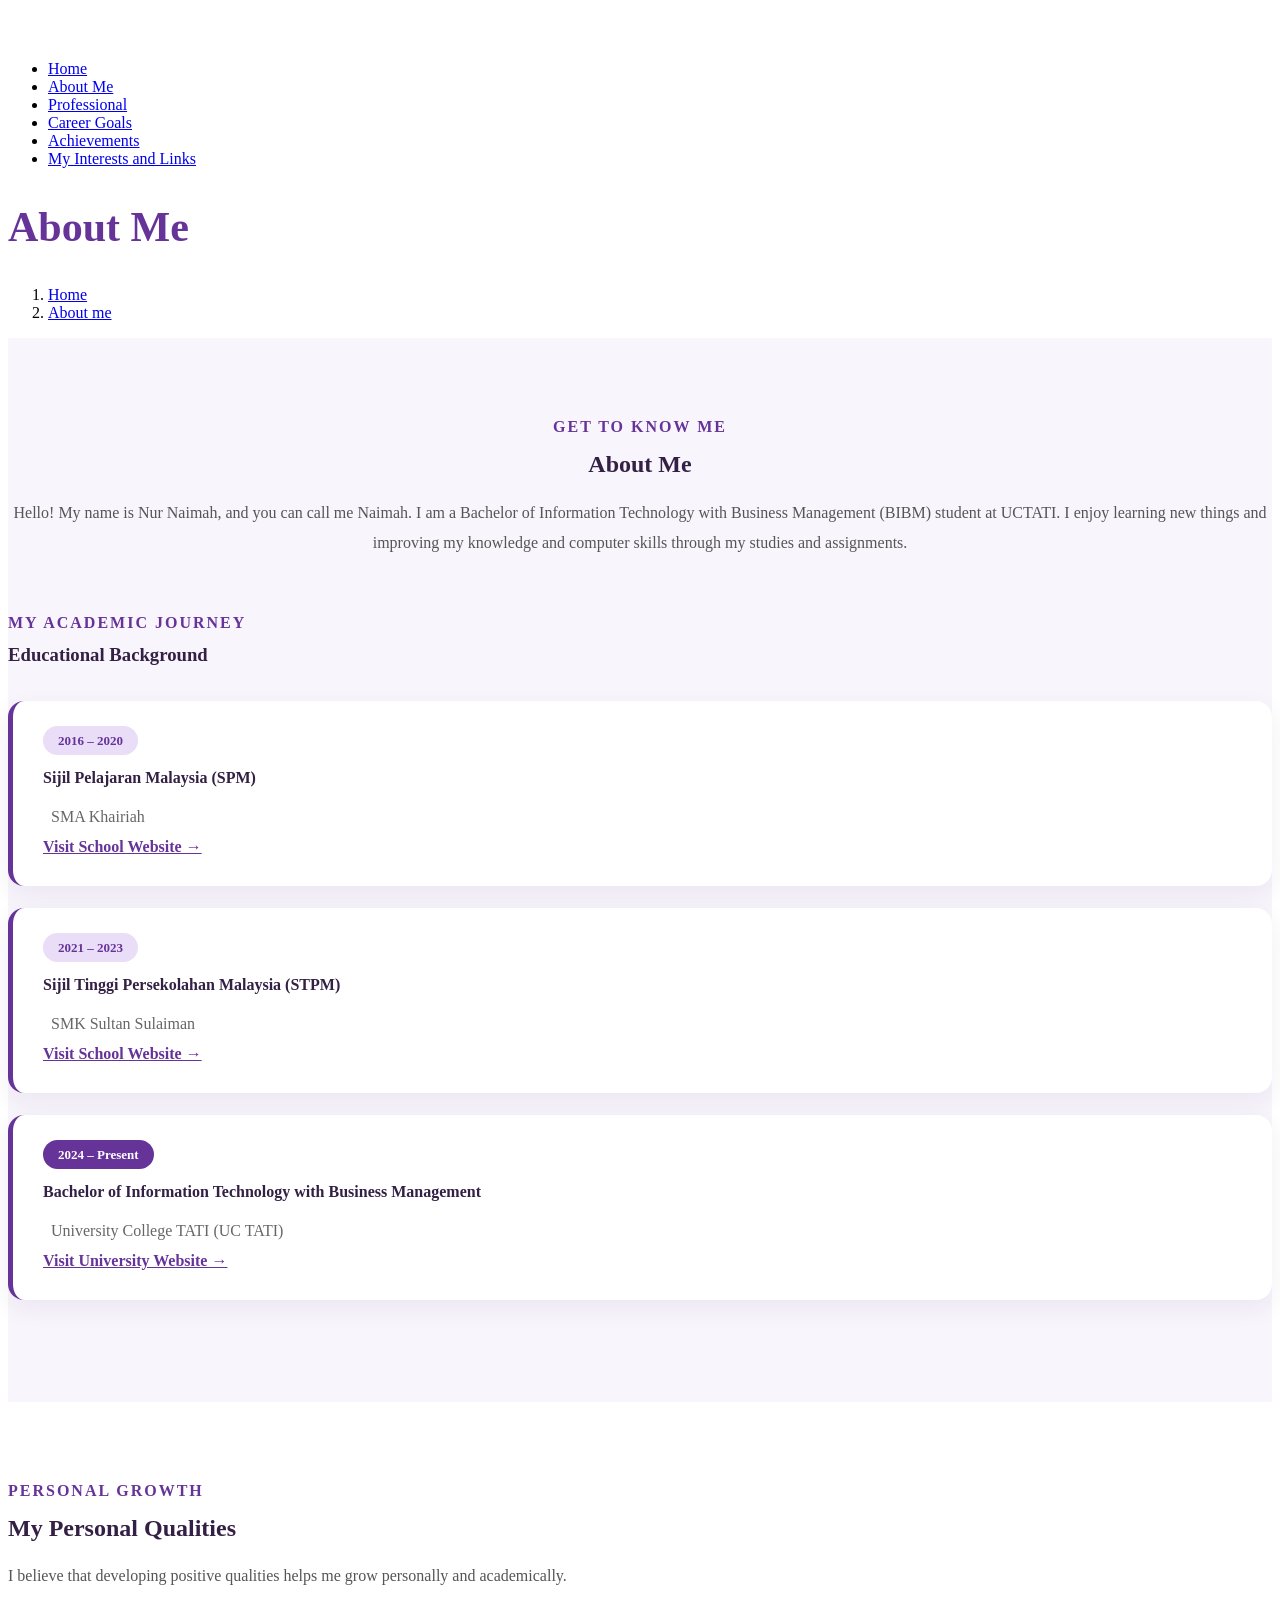
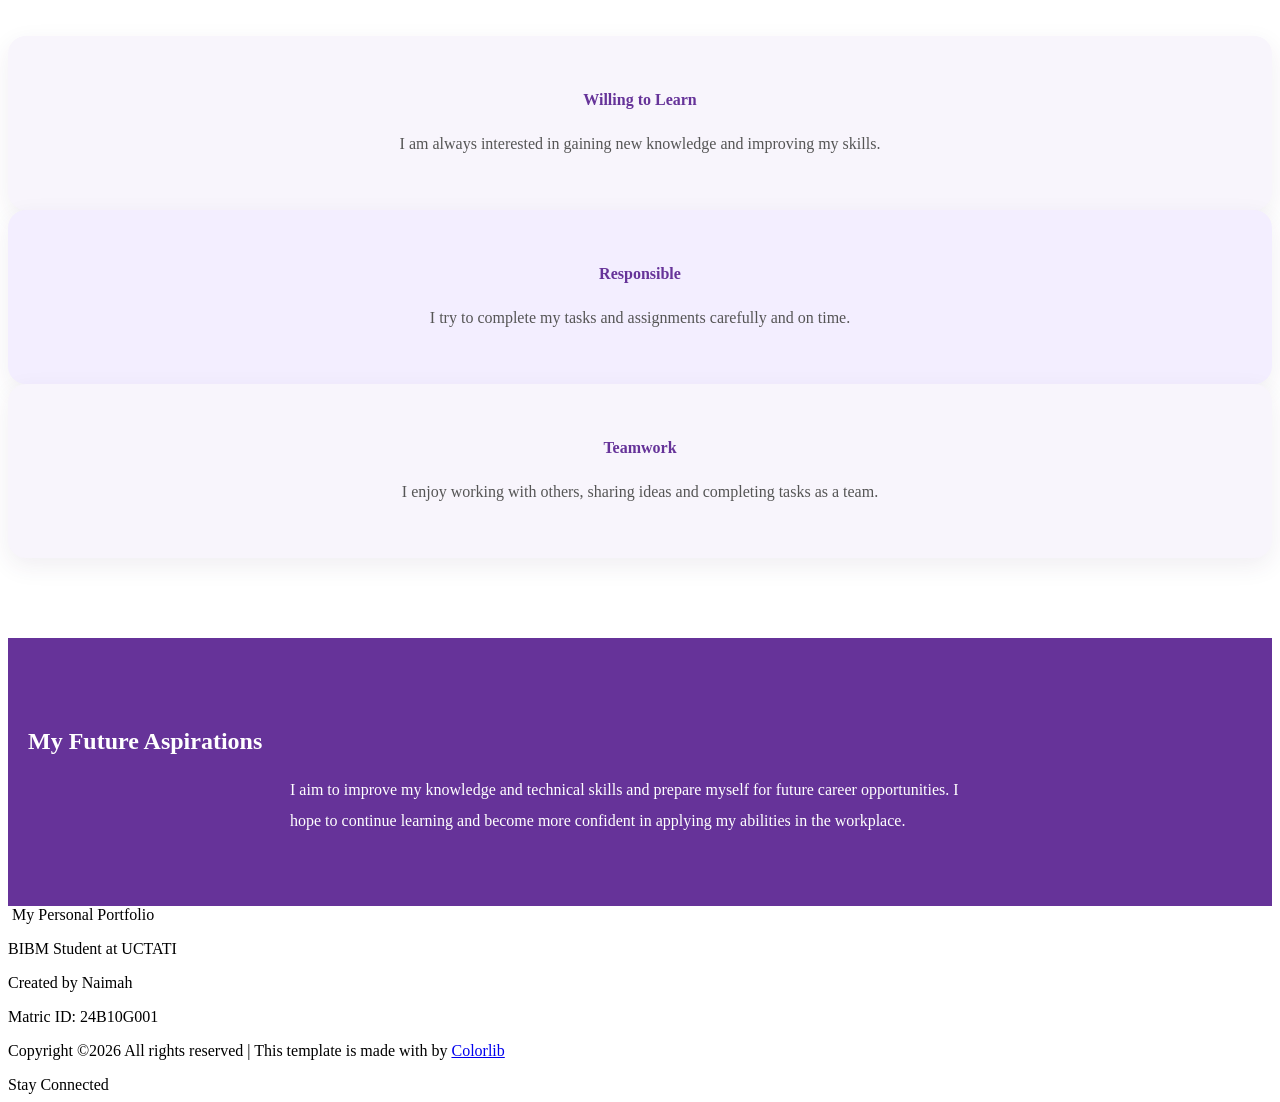
==== about.html @ e629a4f5 "Add files via upload" ====
<!doctype html>
<html class="no-js" lang="zxx">
    <head>
        <meta charset="utf-8">
        <meta http-equiv="x-ua-compatible" content="ie=edge">
        <title>About Me - My Personal Portfolio</title>
        <meta name="description" content="">
        <meta name="viewport" content="width=device-width, initial-scale=1">
        <link rel="manifest" href="site.webmanifest">
		<link rel="shortcut icon" type="image/x-icon" href="assets/img/favicon.ico">

		<!-- CSS here -->
            <link rel="stylesheet" href="assets/css/bootstrap.min.css">
            <link rel="stylesheet" href="assets/css/owl.carousel.min.css">
            <link rel="stylesheet" href="assets/css/slicknav.css">
            <link rel="stylesheet" href="assets/css/flaticon.css">
            <link rel="stylesheet" href="assets/css/animate.min.css">
            <link rel="stylesheet" href="assets/css/magnific-popup.css">
            <link rel="stylesheet" href="assets/css/fontawesome-all.min.css">
            <link rel="stylesheet" href="assets/css/themify-icons.css">
            <link rel="stylesheet" href="assets/css/slick.css">
            <link rel="stylesheet" href="assets/css/nice-select.css">
            <link rel="stylesheet" href="assets/css/style.css">
   </head>

   <body>
    <!-- Preloader Start -->
    <div id="preloader-active">
        <div class="preloader d-flex align-items-center justify-content-center">
            <div class="preloader-inner position-relative">
                <div class="preloader-circle"></div>
                <div class="preloader-img pere-text">
                    <img src="assets/img/logo/loder.jpg" alt="">
                </div>
            </div>
        </div>
    </div>
    <!-- Preloader Start -->
    <header>
        <!-- Header Start -->
        <div class="header-area">
                <div class="main-header  header-sticky">
                    <div class="container-fluid">
                        <div class="row align-items-center">
                            <!-- Logo -->
                            <div class="col-xl-2 col-lg-2 col-md-1">
                                <div class="logo">
                                    <a href="index.html"><img src="assets/img/logo/logo.png" alt=""></a>
                                </div>
                            </div>
                            <div class="col-xl-10 col-lg-10 col-md-10">
                                <div class="menu-main d-flex align-items-center justify-content-end">
                                    <!-- Main-menu -->
                                    <div class="main-menu f-right d-none d-lg-block">
                                        <nav>
<ul id="navigation">
<li><a href="index.html">Home</a></li>
<li><a href="about.html">About Me</a></li>
<li><a href="services.html">Professional</a></li>
<li><a href="contact.html">Career Goals</a></li>
<li><a href="blog.html">Achievements</a></li>
<li><a href="elements.html">My Interests and Links</a></li>
</ul>
</nav>
                                    </div>
                                </div>
                            </div>   
                            <!-- Mobile Menu -->
                            <div class="col-12">
                                <div class="mobile_menu d-block d-lg-none"></div>
                            </div>
                        </div>
                    </div>
                </div>
        </div>
        <!-- Header End -->
    </header>
    <main>

        <!-- Hero Start -->
        <div class="slider-area ">
            <div class="slider-height2 d-flex align-items-center">
                <div class="container">
                    <div class="row">
                        <div class="col-xl-12">
                            <div class="hero-cap">
                               <h2 style="color:#663399; font-size:42px; font-weight:700;">
    About Me
</h2>
                                <nav aria-label="breadcrumb ">
                                    <ol class="breadcrumb">
                                    <li class="breadcrumb-item"><a href="index.html">Home</a></li>
                                    <li class="breadcrumb-item"><a href="#">About me</a></li> 
                                    </ol>
                                </nav>
                            </div>
                        </div>
                    </div>
                </div>
            </div>
        </div>
        <!-- Hero End -->
        
<!-- Modern About Me Section Start -->
<section style="background:#F8F5FC; padding:80px 0;">
    <div class="container">
        <div class="row justify-content-center">
            <div class="col-lg-9">

                <div style="text-align:center; margin-bottom:55px;">
                    <span style="color:#663399; font-weight:bold;
                                 letter-spacing:2px;">
                        GET TO KNOW ME
                    </span>

                    <h2 style="color:#332044; font-weight:700;
                               margin:15px 0 20px;">
                        About Me
                    </h2>

                    <p style="color:#555; line-height:1.9;
                              font-size:16px;">
                        Hello! My name is Nur Naimah, and you can call me
                        Naimah. I am a Bachelor of Information Technology
                        with Business Management (BIBM) student at UCTATI.
                        I enjoy learning new things and improving my
                        knowledge and computer skills through my studies
                        and assignments.
                    </p>
                </div>

                <div style="margin-bottom:35px;">
                    <span style="color:#663399; font-weight:bold;
                                 letter-spacing:2px;">
                        MY ACADEMIC JOURNEY
                    </span>

                    <h3 style="color:#332044; font-weight:700;
                               margin-top:12px;">
                        Educational Background
                    </h3>
                </div>

                <!-- Education 1 -->
                <div style="background:#FFFFFF; border-radius:16px;
                            padding:30px; margin-bottom:22px;
                            border-left:5px solid #663399;
                            box-shadow:0 8px 25px rgba(65,35,90,0.07);">

                    <span style="background:#E9DDF7; color:#663399;
                                 padding:7px 15px; border-radius:20px;
                                 font-size:13px; font-weight:bold;">
                        2016 – 2020
                    </span>

                    <h4 style="color:#332044; margin-top:20px;">
                        Sijil Pelajaran Malaysia (SPM)
                    </h4>

                    <p style="color:#666; margin:12px 0;">
                        <i class="fas fa-graduation-cap"
                           style="color:#663399;"></i>
                        &nbsp; SMA Khairiah
                    </p>

                    <a href="https://sites.google.com/moe-dl.edu.my/khairiah"
                       target="_blank"
                       style="color:#663399; font-weight:bold;">
                        Visit School Website →
                    </a>
                </div>

                <!-- Education 2 -->
                <div style="background:#FFFFFF; border-radius:16px;
                            padding:30px; margin-bottom:22px;
                            border-left:5px solid #663399;
                            box-shadow:0 8px 25px rgba(65,35,90,0.07);">

                    <span style="background:#E9DDF7; color:#663399;
                                 padding:7px 15px; border-radius:20px;
                                 font-size:13px; font-weight:bold;">
                        2021 – 2023
                    </span>

                    <h4 style="color:#332044; margin-top:20px;">
                        Sijil Tinggi Persekolahan Malaysia (STPM)
                    </h4>

                    <p style="color:#666; margin:12px 0;">
                        <i class="fas fa-graduation-cap"
                           style="color:#663399;"></i>
                        &nbsp; SMK Sultan Sulaiman
                    </p>

                    <a href="https://sulaimanian.wordpress.com/2009/08/28/laman-web-rasmi-smk-sultan-sulaiman/"
                       target="_blank"
                       style="color:#663399; font-weight:bold;">
                        Visit School Website →
                    </a>
                </div>

                <!-- Education 3 -->
                <div style="background:#FFFFFF; border-radius:16px;
                            padding:30px; margin-bottom:22px;
                            border-left:5px solid #663399;
                            box-shadow:0 8px 25px rgba(65,35,90,0.07);">

                    <span style="background:#663399; color:#FFFFFF;
                                 padding:7px 15px; border-radius:20px;
                                 font-size:13px; font-weight:bold;">
                        2024 – Present
                    </span>

                    <h4 style="color:#332044; margin-top:20px;">
                        Bachelor of Information Technology with Business Management
                    </h4>

                    <p style="color:#666; margin:12px 0;">
                        <i class="fas fa-university"
                           style="color:#663399;"></i>
                        &nbsp; University College TATI (UC TATI)
                    </p>

                    <a href="https://www.uctati.edu.my/"
                       target="_blank"
                       style="color:#663399; font-weight:bold;">
                        Visit University Website →
                    </a>
                </div>

            </div>
        </div>
    </div>
</section>
<!-- Modern About Me Section End -->

       
<!-- Modern Personal Qualities Section Start -->
<section style="background:#FFFFFF; padding:80px 0;">
    <div class="container">

        <div class="text-center" style="margin-bottom:45px;">
            <span style="color:#663399; font-weight:bold;
                         letter-spacing:2px;">
                PERSONAL GROWTH
            </span>

            <h2 style="color:#332044; font-weight:700;
                       margin-top:15px;">
                My Personal Qualities
            </h2>

            <p style="color:#555; line-height:1.8;">
                I believe that developing positive qualities helps me
                grow personally and academically.
            </p>
        </div>

        <div class="row justify-content-center">

            <!-- Willing to Learn -->
            <div class="col-lg-4 col-md-6 mb-4">
                <div style="background:#F8F5FC; padding:35px 20px;
                            border-radius:18px; text-align:center;
                            height:100%;
                            box-shadow:0 8px 25px rgba(65,35,90,0.08);">

                    <i class="fas fa-book"
                       style="font-size:40px; color:#663399;"></i>

                    <h4 style="color:#663399; margin-top:20px;">
                        Willing to Learn
                    </h4>

                    <p style="color:#555; line-height:1.8;">
                        I am always interested in gaining new knowledge
                        and improving my skills.
                    </p>
                </div>
            </div>

            <!-- Responsible -->
            <div class="col-lg-4 col-md-6 mb-4">
                <div style="background:#F3EEFF; padding:35px 20px;
                            border-radius:18px; text-align:center;
                            height:100%;
                            box-shadow:0 8px 25px rgba(65,35,90,0.08);">

                    <i class="fas fa-user"
                       style="font-size:40px; color:#663399;"></i>

                    <h4 style="color:#663399; margin-top:20px;">
                        Responsible
                    </h4>

                    <p style="color:#555; line-height:1.8;">
                        I try to complete my tasks and assignments
                        carefully and on time.
                    </p>
                </div>
            </div>

            <!-- Teamwork -->
            <div class="col-lg-4 col-md-6 mb-4">
                <div style="background:#F8F5FC; padding:35px 20px;
                            border-radius:18px; text-align:center;
                            height:100%;
                            box-shadow:0 8px 25px rgba(65,35,90,0.08);">

                    <i class="fas fa-users"
                       style="font-size:40px; color:#663399;"></i>

                    <h4 style="color:#663399; margin-top:20px;">
                        Teamwork
                    </h4>

                    <p style="color:#555; line-height:1.8;">
                        I enjoy working with others, sharing ideas
                        and completing tasks as a team.
                    </p>
                </div>
            </div>

        </div>
    </div>
</section>
<!-- Modern Personal Qualities Section End -->

<!-- Modern Future Aspirations Section Start -->
<section style="background:#663399; padding:70px 20px;">
    <div class="container text-center">

        <i class="fas fa-bullseye"
           style="font-size:45px; color:#FFFFFF;"></i>

        <h2 style="color:#FFFFFF; font-weight:700;
                   margin:20px 0;">
            My Future Aspirations
        </h2>

        <p style="color:#FFFFFF; line-height:1.9;
                  max-width:700px; margin:auto;">
            I aim to improve my knowledge and technical skills
            and prepare myself for future career opportunities.
            I hope to continue learning and become more confident
            in applying my abilities in the workplace.
        </p>

    </div>
</section>
<!-- Modern Future Aspirations Section End -->


    </main>
    <footer>
        <!-- Footer Start-->
        <div class="footer-area">
            <div class="container">
               <div class="footer-top footer-padding">
                   <div class="row justify-content-center">
                       <div class="col-lg-6">
                            <div class="footer-top-cap text-center">
    <img src="assets/img/logo/logo2_footer.png" alt="">
    <span>My Personal Portfolio</span>
    <p>BIBM Student at UCTATI</p>
    <p>Created by Naimah</p>
    <p>Matric ID: 24B10G001</p>
</div>
                       </div>
                   </div>
               </div>
                <div class="footer-bottom">
                    <div class="row d-flex justify-content-between align-items-center">
                        <div class="col-xl-9 col-lg-8">
                            <div class="footer-copy-right">
                               <p><!-- Link back to Colorlib can't be removed. Template is licensed under CC BY 3.0. -->
  Copyright &copy;<script>document.write(new Date().getFullYear());</script> All rights reserved | This template is made with <i class="fa fa-heart" aria-hidden="true"></i> by <a href="https://colorlib.com" target="_blank">Colorlib</a>
  <!-- Link back to Colorlib can't be removed. Template is licensed under CC BY 3.0. --></p>
                            </div>
                        </div>
                        <div class="col-xl-3 col-lg-4">
                            <!-- Footer Social -->
                            <div class="footer-social f-right">
                                <a>Stay Connected</a>
                                <a href="#"><i class="fab fa-twitter"></i></a>
                                <a href="#"><i class="fab fa-facebook-f"></i></a>
                                <a href="#"><i class="fas fa-globe"></i></a>
                                <a href="#"><i class="fab fa-instagram"></i></a>
                            </div>
                        </div>
                    </div>
               </div>
            </div>
        </div>
        <!-- Footer End-->
    </footer>
    <!-- Scroll Up -->
    <div id="back-top" >
        <a title="Go to Top" href="#"> <i class="fas fa-level-up-alt"></i></a>
    </div>


    <!-- JS here -->
		<!-- All JS Custom Plugins Link Here here -->
        <script src="./assets/js/vendor/modernizr-3.5.0.min.js"></script>
		<!-- Jquery, Popper, Bootstrap -->
		<script src="./assets/js/vendor/jquery-1.12.4.min.js"></script>
        <script src="./assets/js/popper.min.js"></script>
        <script src="./assets/js/bootstrap.min.js"></script>
	    <!-- Jquery Mobile Menu -->
        <script src="./assets/js/jquery.slicknav.min.js"></script>

		<!-- Jquery Slick , Owl-Carousel Plugins -->
        <script src="./assets/js/owl.carousel.min.js"></script>
        <script src="./assets/js/slick.min.js"></script>
		<!-- One Page, Animated-HeadLin -->
        <script src="./assets/js/wow.min.js"></script>
		<script src="./assets/js/animated.headline.js"></script>
        <script src="./assets/js/jquery.magnific-popup.js"></script>

		<!-- Nice-select, sticky -->
        <script src="./assets/js/jquery.nice-select.min.js"></script>
		<script src="./assets/js/jquery.sticky.js"></script>
        
        <!-- contact js -->
        <script src="./assets/js/contact.js"></script>
        <script src="./assets/js/jquery.form.js"></script>
        <script src="./assets/js/jquery.validate.min.js"></script>
        <script src="./assets/js/mail-script.js"></script>
        <script src="./assets/js/jquery.ajaxchimp.min.js"></script>
        
		<!-- Jquery Plugins, main Jquery -->	
        <script src="./assets/js/plugins.js"></script>
        <script src="./assets/js/main.js"></script>
        
    </body>
</html>
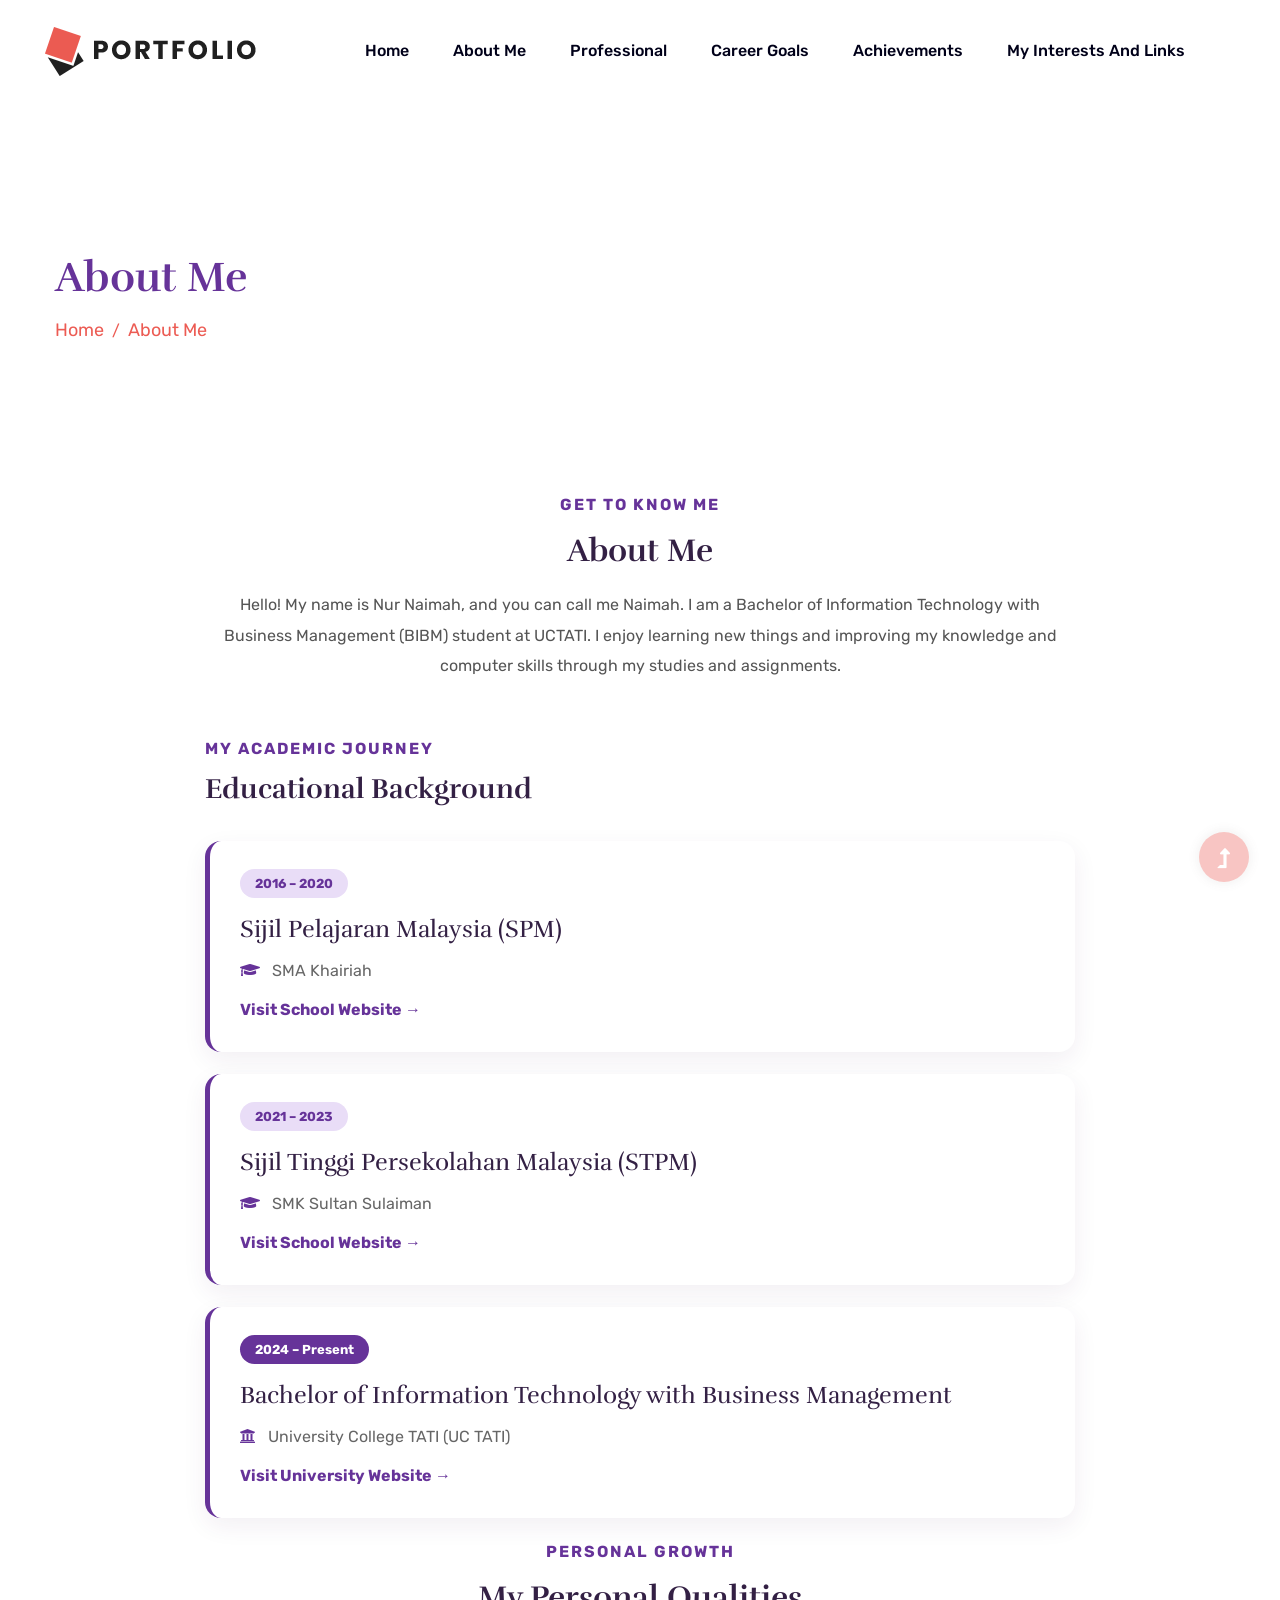
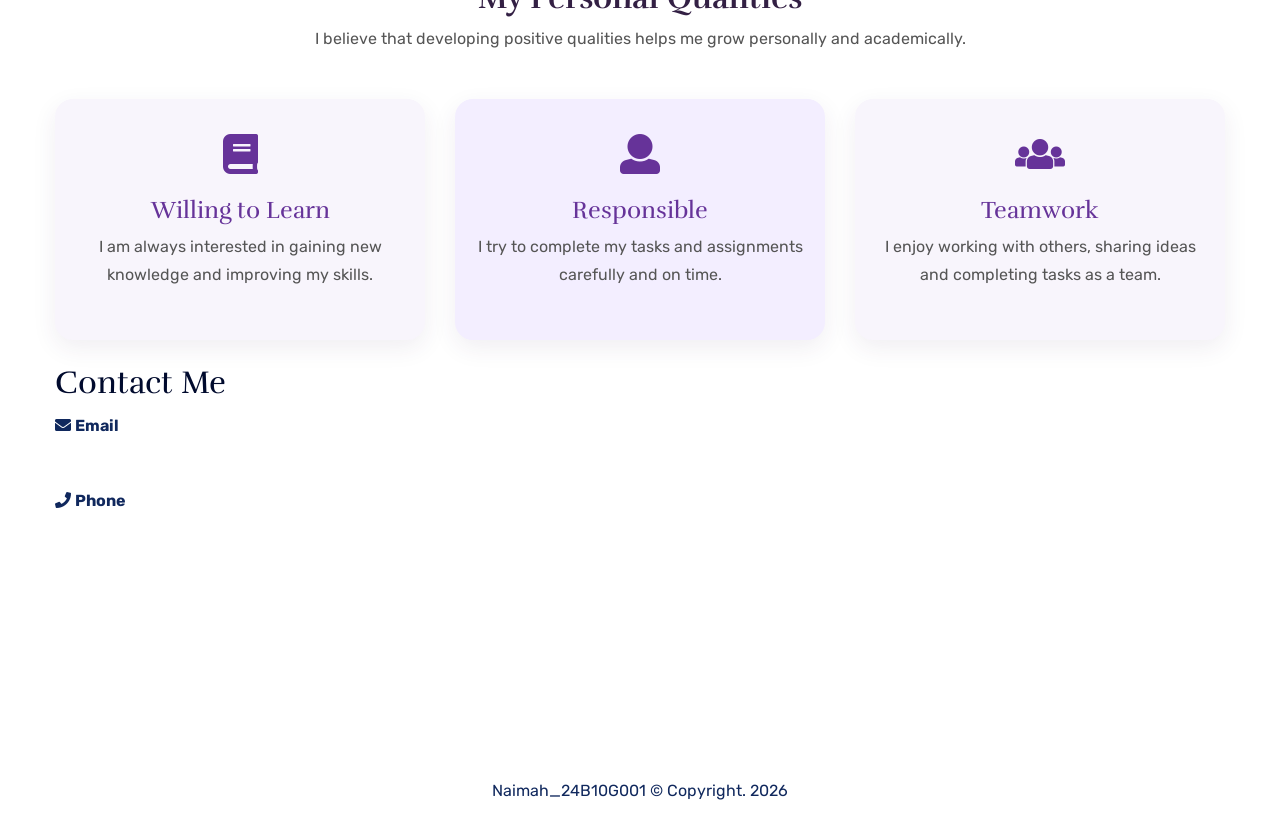
==== commit d2f205a5: "Add files via upload" ====
--- a/about.html
+++ b/about.html
@@ -30,8 +30,8 @@
             <div class="preloader-inner position-relative">
                 <div class="preloader-circle"></div>
                 <div class="preloader-img pere-text">
-                    <img src="assets/img/logo/loder.jpg" alt="">
-                </div>
+    <img src="assets/img/logo/loder.jpg" alt="">
+</div>
             </div>
         </div>
     </div>
@@ -102,7 +102,7 @@
         <!-- Hero End -->
         
 <!-- Modern About Me Section Start -->
-<section style="background:#F8F5FC; padding:80px 0;">
+<section class="about-intro-section">
     <div class="container">
         <div class="row justify-content-center">
             <div class="col-lg-9">
@@ -236,7 +236,7 @@
 
        
 <!-- Modern Personal Qualities Section Start -->
-<section style="background:#FFFFFF; padding:80px 0;">
+<section class="about-qualities-section">
     <div class="container">
 
         <div class="text-center" style="margin-bottom:45px;">
@@ -326,8 +326,33 @@
 </section>
 <!-- Modern Personal Qualities Section End -->
 
+<!-- Contact Me Card -->
+<section class="contact-card-section">
+    <div class="container">
+        <div class="contact-card">
+            <h2>Contact Me</h2>
+
+            <p>
+                <i class="fas fa-envelope"></i>
+                <strong>Email</strong><br>
+                <a href="mailto:nnnaiemh@gmail.com">
+                    nnnaiemh@gmail.com
+                </a>
+            </p>
+
+            <p>
+                <i class="fas fa-phone"></i>
+                <strong>Phone</strong><br>
+                <a href="tel:0112233445">
+                    0112233445
+                </a>
+            </p>
+        </div>
+    </div>
+</section>
+
 <!-- Modern Future Aspirations Section Start -->
-<section style="background:#663399; padding:70px 20px;">
+<section class="about-aspirations-section">
     <div class="container text-center">
 
         <i class="fas fa-bullseye"
@@ -350,50 +375,12 @@
 </section>
 <!-- Modern Future Aspirations Section End -->
 
-
     </main>
-    <footer>
-        <!-- Footer Start-->
-        <div class="footer-area">
-            <div class="container">
-               <div class="footer-top footer-padding">
-                   <div class="row justify-content-center">
-                       <div class="col-lg-6">
-                            <div class="footer-top-cap text-center">
-    <img src="assets/img/logo/logo2_footer.png" alt="">
-    <span>My Personal Portfolio</span>
-    <p>BIBM Student at UCTATI</p>
-    <p>Created by Naimah</p>
-    <p>Matric ID: 24B10G001</p>
-</div>
-                       </div>
-                   </div>
-               </div>
-                <div class="footer-bottom">
-                    <div class="row d-flex justify-content-between align-items-center">
-                        <div class="col-xl-9 col-lg-8">
-                            <div class="footer-copy-right">
-                               <p><!-- Link back to Colorlib can't be removed. Template is licensed under CC BY 3.0. -->
-  Copyright &copy;<script>document.write(new Date().getFullYear());</script> All rights reserved | This template is made with <i class="fa fa-heart" aria-hidden="true"></i> by <a href="https://colorlib.com" target="_blank">Colorlib</a>
-  <!-- Link back to Colorlib can't be removed. Template is licensed under CC BY 3.0. --></p>
-                            </div>
-                        </div>
-                        <div class="col-xl-3 col-lg-4">
-                            <!-- Footer Social -->
-                            <div class="footer-social f-right">
-                                <a>Stay Connected</a>
-                                <a href="#"><i class="fab fa-twitter"></i></a>
-                                <a href="#"><i class="fab fa-facebook-f"></i></a>
-                                <a href="#"><i class="fas fa-globe"></i></a>
-                                <a href="#"><i class="fab fa-instagram"></i></a>
-                            </div>
-                        </div>
-                    </div>
-               </div>
-            </div>
-        </div>
-        <!-- Footer End-->
-    </footer>
+   <footer class="simple-footer">
+    <div class="container text-center">
+        <p>Naimah_24B10G001 © Copyright. 2026</p>
+    </div>
+</footer>
     <!-- Scroll Up -->
     <div id="back-top" >
         <a title="Go to Top" href="#"> <i class="fas fa-level-up-alt"></i></a>
--- a/assets/css/flaticon.css
+++ b/assets/css/flaticon.css
@@ -0,0 +1,33 @@
+	/*
+  	Flaticon icon font: Flaticon
+  	Creation date: 30/03/2020 06:48
+  	*/
+
+@font-face {
+  font-family: "Flaticon";
+  src: url("../fonts/Flaticon.eot");
+  src: url("../fonts/Flaticon.eot?#iefix") format("embedded-opentype"),
+       url("../fonts/Flaticon.woff2") format("woff2"),
+       url("../fonts/Flaticon.woff") format("woff"),
+       url("../fonts/Flaticon.ttf") format("truetype"),
+       url("../fonts/Flaticon.svg#Flaticon") format("svg");
+  font-weight: normal;
+  font-style: normal;
+}
+
+@media screen and (-webkit-min-device-pixel-ratio:0) {
+  @font-face {
+    font-family: "Flaticon";
+    src: url("../fonts/Flaticon.svg#Flaticon") format("svg");
+  }
+}
+
+[class^="flaticon-"]:before, [class*=" flaticon-"]:before,
+[class^="flaticon-"]:after, [class*=" flaticon-"]:after {   
+  font-family: Flaticon;
+font-style: normal;
+}
+
+.flaticon-pen:before { content: "\f100"; }
+.flaticon-speaker:before { content: "\f101"; }
+.flaticon-portfolio:before { content: "\f102"; }
--- a/assets/css/themify-icons.css
+++ b/assets/css/themify-icons.css
@@ -0,0 +1,1083 @@
+@font-face {
+	font-family: 'themify';
+	src:url('../fonts/themify.eot?-fvbane');
+
+
+	src:url('../fonts/themify.eot?#iefix-fvbane') format('embedded-opentype'),
+		url('../fonts/themify.woff?-fvbane') format('woff'),
+		url('../fonts/themify.ttf?-fvbane') format('truetype'),
+		url('../fonts/themify.svg?-fvbane#themify') format('svg');
+	font-weight: normal;
+	font-style: normal;
+}
+
+[class^="ti-"], [class*=" ti-"] {
+	font-family: 'themify';
+	speak: none;
+	font-style: normal;
+	font-weight: normal;
+	font-variant: normal;
+	text-transform: none;
+	line-height: 1;
+
+	/* Better Font Rendering =========== */
+	-webkit-font-smoothing: antialiased;
+	-moz-osx-font-smoothing: grayscale;
+}
+
+.ti-wand:before {
+	content: "\e600";
+}
+.ti-volume:before {
+	content: "\e601";
+}
+.ti-user:before {
+	content: "\e602";
+}
+.ti-unlock:before {
+	content: "\e603";
+}
+.ti-unlink:before {
+	content: "\e604";
+}
+.ti-trash:before {
+	content: "\e605";
+}
+.ti-thought:before {
+	content: "\e606";
+}
+.ti-target:before {
+	content: "\e607";
+}
+.ti-tag:before {
+	content: "\e608";
+}
+.ti-tablet:before {
+	content: "\e609";
+}
+.ti-star:before {
+	content: "\e60a";
+}
+.ti-spray:before {
+	content: "\e60b";
+}
+.ti-signal:before {
+	content: "\e60c";
+}
+.ti-shopping-cart:before {
+	content: "\e60d";
+}
+.ti-shopping-cart-full:before {
+	content: "\e60e";
+}
+.ti-settings:before {
+	content: "\e60f";
+}
+.ti-search:before {
+	content: "\e610";
+}
+.ti-zoom-in:before {
+	content: "\e611";
+}
+.ti-zoom-out:before {
+	content: "\e612";
+}
+.ti-cut:before {
+	content: "\e613";
+}
+.ti-ruler:before {
+	content: "\e614";
+}
+.ti-ruler-pencil:before {
+	content: "\e615";
+}
+.ti-ruler-alt:before {
+	content: "\e616";
+}
+.ti-bookmark:before {
+	content: "\e617";
+}
+.ti-bookmark-alt:before {
+	content: "\e618";
+}
+.ti-reload:before {
+	content: "\e619";
+}
+.ti-plus:before {
+	content: "\e61a";
+}
+.ti-pin:before {
+	content: "\e61b";
+}
+.ti-pencil:before {
+	content: "\e61c";
+}
+.ti-pencil-alt:before {
+	content: "\e61d";
+}
+.ti-paint-roller:before {
+	content: "\e61e";
+}
+.ti-paint-bucket:before {
+	content: "\e61f";
+}
+.ti-na:before {
+	content: "\e620";
+}
+.ti-mobile:before {
+	content: "\e621";
+}
+.ti-minus:before {
+	content: "\e622";
+}
+.ti-medall:before {
+	content: "\e623";
+}
+.ti-medall-alt:before {
+	content: "\e624";
+}
+.ti-marker:before {
+	content: "\e625";
+}
+.ti-marker-alt:before {
+	content: "\e626";
+}
+.ti-arrow-up:before {
+	content: "\e627";
+}
+.ti-arrow-right:before {
+	content: "\e628";
+}
+.ti-arrow-left:before {
+	content: "\e629";
+}
+.ti-arrow-down:before {
+	content: "\e62a";
+}
+.ti-lock:before {
+	content: "\e62b";
+}
+.ti-location-arrow:before {
+	content: "\e62c";
+}
+.ti-link:before {
+	content: "\e62d";
+}
+.ti-layout:before {
+	content: "\e62e";
+}
+.ti-layers:before {
+	content: "\e62f";
+}
+.ti-layers-alt:before {
+	content: "\e630";
+}
+.ti-key:before {
+	content: "\e631";
+}
+.ti-import:before {
+	content: "\e632";
+}
+.ti-image:before {
+	content: "\e633";
+}
+.ti-heart:before {
+	content: "\e634";
+}
+.ti-heart-broken:before {
+	content: "\e635";
+}
+.ti-hand-stop:before {
+	content: "\e636";
+}
+.ti-hand-open:before {
+	content: "\e637";
+}
+.ti-hand-drag:before {
+	content: "\e638";
+}
+.ti-folder:before {
+	content: "\e639";
+}
+.ti-flag:before {
+	content: "\e63a";
+}
+.ti-flag-alt:before {
+	content: "\e63b";
+}
+.ti-flag-alt-2:before {
+	content: "\e63c";
+}
+.ti-eye:before {
+	content: "\e63d";
+}
+.ti-export:before {
+	content: "\e63e";
+}
+.ti-exchange-vertical:before {
+	content: "\e63f";
+}
+.ti-desktop:before {
+	content: "\e640";
+}
+.ti-cup:before {
+	content: "\e641";
+}
+.ti-crown:before {
+	content: "\e642";
+}
+.ti-comments:before {
+	content: "\e643";
+}
+.ti-comment:before {
+	content: "\e644";
+}
+.ti-comment-alt:before {
+	content: "\e645";
+}
+.ti-close:before {
+	content: "\e646";
+}
+.ti-clip:before {
+	content: "\e647";
+}
+.ti-angle-up:before {
+	content: "\e648";
+}
+.ti-angle-right:before {
+	content: "\e649";
+}
+.ti-angle-left:before {
+	content: "\e64a";
+}
+.ti-angle-down:before {
+	content: "\e64b";
+}
+.ti-check:before {
+	content: "\e64c";
+}
+.ti-check-box:before {
+	content: "\e64d";
+}
+.ti-camera:before {
+	content: "\e64e";
+}
+.ti-announcement:before {
+	content: "\e64f";
+}
+.ti-brush:before {
+	content: "\e650";
+}
+.ti-briefcase:before {
+	content: "\e651";
+}
+.ti-bolt:before {
+	content: "\e652";
+}
+.ti-bolt-alt:before {
+	content: "\e653";
+}
+.ti-blackboard:before {
+	content: "\e654";
+}
+.ti-bag:before {
+	content: "\e655";
+}
+.ti-move:before {
+	content: "\e656";
+}
+.ti-arrows-vertical:before {
+	content: "\e657";
+}
+.ti-arrows-horizontal:before {
+	content: "\e658";
+}
+.ti-fullscreen:before {
+	content: "\e659";
+}
+.ti-arrow-top-right:before {
+	content: "\e65a";
+}
+.ti-arrow-top-left:before {
+	content: "\e65b";
+}
+.ti-arrow-circle-up:before {
+	content: "\e65c";
+}
+.ti-arrow-circle-right:before {
+	content: "\e65d";
+}
+.ti-arrow-circle-left:before {
+	content: "\e65e";
+}
+.ti-arrow-circle-down:before {
+	content: "\e65f";
+}
+.ti-angle-double-up:before {
+	content: "\e660";
+}
+.ti-angle-double-right:before {
+	content: "\e661";
+}
+.ti-angle-double-left:before {
+	content: "\e662";
+}
+.ti-angle-double-down:before {
+	content: "\e663";
+}
+.ti-zip:before {
+	content: "\e664";
+}
+.ti-world:before {
+	content: "\e665";
+}
+.ti-wheelchair:before {
+	content: "\e666";
+}
+.ti-view-list:before {
+	content: "\e667";
+}
+.ti-view-list-alt:before {
+	content: "\e668";
+}
+.ti-view-grid:before {
+	content: "\e669";
+}
+.ti-uppercase:before {
+	content: "\e66a";
+}
+.ti-upload:before {
+	content: "\e66b";
+}
+.ti-underline:before {
+	content: "\e66c";
+}
+.ti-truck:before {
+	content: "\e66d";
+}
+.ti-timer:before {
+	content: "\e66e";
+}
+.ti-ticket:before {
+	content: "\e66f";
+}
+.ti-thumb-up:before {
+	content: "\e670";
+}
+.ti-thumb-down:before {
+	content: "\e671";
+}
+.ti-text:before {
+	content: "\e672";
+}
+.ti-stats-up:before {
+	content: "\e673";
+}
+.ti-stats-down:before {
+	content: "\e674";
+}
+.ti-split-v:before {
+	content: "\e675";
+}
+.ti-split-h:before {
+	content: "\e676";
+}
+.ti-smallcap:before {
+	content: "\e677";
+}
+.ti-shine:before {
+	content: "\e678";
+}
+.ti-shift-right:before {
+	content: "\e679";
+}
+.ti-shift-left:before {
+	content: "\e67a";
+}
+.ti-shield:before {
+	content: "\e67b";
+}
+.ti-notepad:before {
+	content: "\e67c";
+}
+.ti-server:before {
+	content: "\e67d";
+}
+.ti-quote-right:before {
+	content: "\e67e";
+}
+.ti-quote-left:before {
+	content: "\e67f";
+}
+.ti-pulse:before {
+	content: "\e680";
+}
+.ti-printer:before {
+	content: "\e681";
+}
+.ti-power-off:before {
+	content: "\e682";
+}
+.ti-plug:before {
+	content: "\e683";
+}
+.ti-pie-chart:before {
+	content: "\e684";
+}
+.ti-paragraph:before {
+	content: "\e685";
+}
+.ti-panel:before {
+	content: "\e686";
+}
+.ti-package:before {
+	content: "\e687";
+}
+.ti-music:before {
+	content: "\e688";
+}
+.ti-music-alt:before {
+	content: "\e689";
+}
+.ti-mouse:before {
+	content: "\e68a";
+}
+.ti-mouse-alt:before {
+	content: "\e68b";
+}
+.ti-money:before {
+	content: "\e68c";
+}
+.ti-microphone:before {
+	content: "\e68d";
+}
+.ti-menu:before {
+	content: "\e68e";
+}
+.ti-menu-alt:before {
+	content: "\e68f";
+}
+.ti-map:before {
+	content: "\e690";
+}
+.ti-map-alt:before {
+	content: "\e691";
+}
+.ti-loop:before {
+	content: "\e692";
+}
+.ti-location-pin:before {
+	content: "\e693";
+}
+.ti-list:before {
+	content: "\e694";
+}
+.ti-light-bulb:before {
+	content: "\e695";
+}
+.ti-Italic:before {
+	content: "\e696";
+}
+.ti-info:before {
+	content: "\e697";
+}
+.ti-infinite:before {
+	content: "\e698";
+}
+.ti-id-badge:before {
+	content: "\e699";
+}
+.ti-hummer:before {
+	content: "\e69a";
+}
+.ti-home:before {
+	content: "\e69b";
+}
+.ti-help:before {
+	content: "\e69c";
+}
+.ti-headphone:before {
+	content: "\e69d";
+}
+.ti-harddrives:before {
+	content: "\e69e";
+}
+.ti-harddrive:before {
+	content: "\e69f";
+}
+.ti-gift:before {
+	content: "\e6a0";
+}
+.ti-game:before {
+	content: "\e6a1";
+}
+.ti-filter:before {
+	content: "\e6a2";
+}
+.ti-files:before {
+	content: "\e6a3";
+}
+.ti-file:before {
+	content: "\e6a4";
+}
+.ti-eraser:before {
+	content: "\e6a5";
+}
+.ti-envelope:before {
+	content: "\e6a6";
+}
+.ti-download:before {
+	content: "\e6a7";
+}
+.ti-direction:before {
+	content: "\e6a8";
+}
+.ti-direction-alt:before {
+	content: "\e6a9";
+}
+.ti-dashboard:before {
+	content: "\e6aa";
+}
+.ti-control-stop:before {
+	content: "\e6ab";
+}
+.ti-control-shuffle:before {
+	content: "\e6ac";
+}
+.ti-control-play:before {
+	content: "\e6ad";
+}
+.ti-control-pause:before {
+	content: "\e6ae";
+}
+.ti-control-forward:before {
+	content: "\e6af";
+}
+.ti-control-backward:before {
+	content: "\e6b0";
+}
+.ti-cloud:before {
+	content: "\e6b1";
+}
+.ti-cloud-up:before {
+	content: "\e6b2";
+}
+.ti-cloud-down:before {
+	content: "\e6b3";
+}
+.ti-clipboard:before {
+	content: "\e6b4";
+}
+.ti-car:before {
+	content: "\e6b5";
+}
+.ti-calendar:before {
+	content: "\e6b6";
+}
+.ti-book:before {
+	content: "\e6b7";
+}
+.ti-bell:before {
+	content: "\e6b8";
+}
+.ti-basketball:before {
+	content: "\e6b9";
+}
+.ti-bar-chart:before {
+	content: "\e6ba";
+}
+.ti-bar-chart-alt:before {
+	content: "\e6bb";
+}
+.ti-back-right:before {
+	content: "\e6bc";
+}
+.ti-back-left:before {
+	content: "\e6bd";
+}
+.ti-arrows-corner:before {
+	content: "\e6be";
+}
+.ti-archive:before {
+	content: "\e6bf";
+}
+.ti-anchor:before {
+	content: "\e6c0";
+}
+.ti-align-right:before {
+	content: "\e6c1";
+}
+.ti-align-left:before {
+	content: "\e6c2";
+}
+.ti-align-justify:before {
+	content: "\e6c3";
+}
+.ti-align-center:before {
+	content: "\e6c4";
+}
+.ti-alert:before {
+	content: "\e6c5";
+}
+.ti-alarm-clock:before {
+	content: "\e6c6";
+}
+.ti-agenda:before {
+	content: "\e6c7";
+}
+.ti-write:before {
+	content: "\e6c8";
+}
+.ti-window:before {
+	content: "\e6c9";
+}
+.ti-widgetized:before {
+	content: "\e6ca";
+}
+.ti-widget:before {
+	content: "\e6cb";
+}
+.ti-widget-alt:before {
+	content: "\e6cc";
+}
+.ti-wallet:before {
+	content: "\e6cd";
+}
+.ti-video-clapper:before {
+	content: "\e6ce";
+}
+.ti-video-camera:before {
+	content: "\e6cf";
+}
+.ti-vector:before {
+	content: "\e6d0";
+}
+.ti-themify-logo:before {
+	content: "\e6d1";
+}
+.ti-themify-favicon:before {
+	content: "\e6d2";
+}
+.ti-themify-favicon-alt:before {
+	content: "\e6d3";
+}
+.ti-support:before {
+	content: "\e6d4";
+}
+.ti-stamp:before {
+	content: "\e6d5";
+}
+.ti-split-v-alt:before {
+	content: "\e6d6";
+}
+.ti-slice:before {
+	content: "\e6d7";
+}
+.ti-shortcode:before {
+	content: "\e6d8";
+}
+.ti-shift-right-alt:before {
+	content: "\e6d9";
+}
+.ti-shift-left-alt:before {
+	content: "\e6da";
+}
+.ti-ruler-alt-2:before {
+	content: "\e6db";
+}
+.ti-receipt:before {
+	content: "\e6dc";
+}
+.ti-pin2:before {
+	content: "\e6dd";
+}
+.ti-pin-alt:before {
+	content: "\e6de";
+}
+.ti-pencil-alt2:before {
+	content: "\e6df";
+}
+.ti-palette:before {
+	content: "\e6e0";
+}
+.ti-more:before {
+	content: "\e6e1";
+}
+.ti-more-alt:before {
+	content: "\e6e2";
+}
+.ti-microphone-alt:before {
+	content: "\e6e3";
+}
+.ti-magnet:before {
+	content: "\e6e4";
+}
+.ti-line-double:before {
+	content: "\e6e5";
+}
+.ti-line-dotted:before {
+	content: "\e6e6";
+}
+.ti-line-dashed:before {
+	content: "\e6e7";
+}
+.ti-layout-width-full:before {
+	content: "\e6e8";
+}
+.ti-layout-width-default:before {
+	content: "\e6e9";
+}
+.ti-layout-width-default-alt:before {
+	content: "\e6ea";
+}
+.ti-layout-tab:before {
+	content: "\e6eb";
+}
+.ti-layout-tab-window:before {
+	content: "\e6ec";
+}
+.ti-layout-tab-v:before {
+	content: "\e6ed";
+}
+.ti-layout-tab-min:before {
+	content: "\e6ee";
+}
+.ti-layout-slider:before {
+	content: "\e6ef";
+}
+.ti-layout-slider-alt:before {
+	content: "\e6f0";
+}
+.ti-layout-sidebar-right:before {
+	content: "\e6f1";
+}
+.ti-layout-sidebar-none:before {
+	content: "\e6f2";
+}
+.ti-layout-sidebar-left:before {
+	content: "\e6f3";
+}
+.ti-layout-placeholder:before {
+	content: "\e6f4";
+}
+.ti-layout-menu:before {
+	content: "\e6f5";
+}
+.ti-layout-menu-v:before {
+	content: "\e6f6";
+}
+.ti-layout-menu-separated:before {
+	content: "\e6f7";
+}
+.ti-layout-menu-full:before {
+	content: "\e6f8";
+}
+.ti-layout-media-right-alt:before {
+	content: "\e6f9";
+}
+.ti-layout-media-right:before {
+	content: "\e6fa";
+}
+.ti-layout-media-overlay:before {
+	content: "\e6fb";
+}
+.ti-layout-media-overlay-alt:before {
+	content: "\e6fc";
+}
+.ti-layout-media-overlay-alt-2:before {
+	content: "\e6fd";
+}
+.ti-layout-media-left-alt:before {
+	content: "\e6fe";
+}
+.ti-layout-media-left:before {
+	content: "\e6ff";
+}
+.ti-layout-media-center-alt:before {
+	content: "\e700";
+}
+.ti-layout-media-center:before {
+	content: "\e701";
+}
+.ti-layout-list-thumb:before {
+	content: "\e702";
+}
+.ti-layout-list-thumb-alt:before {
+	content: "\e703";
+}
+.ti-layout-list-post:before {
+	content: "\e704";
+}
+.ti-layout-list-large-image:before {
+	content: "\e705";
+}
+.ti-layout-line-solid:before {
+	content: "\e706";
+}
+.ti-layout-grid4:before {
+	content: "\e707";
+}
+.ti-layout-grid3:before {
+	content: "\e708";
+}
+.ti-layout-grid2:before {
+	content: "\e709";
+}
+.ti-layout-grid2-thumb:before {
+	content: "\e70a";
+}
+.ti-layout-cta-right:before {
+	content: "\e70b";
+}
+.ti-layout-cta-left:before {
+	content: "\e70c";
+}
+.ti-layout-cta-center:before {
+	content: "\e70d";
+}
+.ti-layout-cta-btn-right:before {
+	content: "\e70e";
+}
+.ti-layout-cta-btn-left:before {
+	content: "\e70f";
+}
+.ti-layout-column4:before {
+	content: "\e710";
+}
+.ti-layout-column3:before {
+	content: "\e711";
+}
+.ti-layout-column2:before {
+	content: "\e712";
+}
+.ti-layout-accordion-separated:before {
+	content: "\e713";
+}
+.ti-layout-accordion-merged:before {
+	content: "\e714";
+}
+.ti-layout-accordion-list:before {
+	content: "\e715";
+}
+.ti-ink-pen:before {
+	content: "\e716";
+}
+.ti-info-alt:before {
+	content: "\e717";
+}
+.ti-help-alt:before {
+	content: "\e718";
+}
+.ti-headphone-alt:before {
+	content: "\e719";
+}
+.ti-hand-point-up:before {
+	content: "\e71a";
+}
+.ti-hand-point-right:before {
+	content: "\e71b";
+}
+.ti-hand-point-left:before {
+	content: "\e71c";
+}
+.ti-hand-point-down:before {
+	content: "\e71d";
+}
+.ti-gallery:before {
+	content: "\e71e";
+}
+.ti-face-smile:before {
+	content: "\e71f";
+}
+.ti-face-sad:before {
+	content: "\e720";
+}
+.ti-credit-card:before {
+	content: "\e721";
+}
+.ti-control-skip-forward:before {
+	content: "\e722";
+}
+.ti-control-skip-backward:before {
+	content: "\e723";
+}
+.ti-control-record:before {
+	content: "\e724";
+}
+.ti-control-eject:before {
+	content: "\e725";
+}
+.ti-comments-smiley:before {
+	content: "\e726";
+}
+.ti-brush-alt:before {
+	content: "\e727";
+}
+.ti-youtube:before {
+	content: "\e728";
+}
+.ti-vimeo:before {
+	content: "\e729";
+}
+.ti-twitter:before {
+	content: "\e72a";
+}
+.ti-time:before {
+	content: "\e72b";
+}
+.ti-tumblr:before {
+	content: "\e72c";
+}
+.ti-skype:before {
+	content: "\e72d";
+}
+.ti-share:before {
+	content: "\e72e";
+}
+.ti-share-alt:before {
+	content: "\e72f";
+}
+.ti-rocket:before {
+	content: "\e730";
+}
+.ti-pinterest:before {
+	content: "\e731";
+}
+.ti-new-window:before {
+	content: "\e732";
+}
+.ti-microsoft:before {
+	content: "\e733";
+}
+.ti-list-ol:before {
+	content: "\e734";
+}
+.ti-linkedin:before {
+	content: "\e735";
+}
+.ti-layout-sidebar-2:before {
+	content: "\e736";
+}
+.ti-layout-grid4-alt:before {
+	content: "\e737";
+}
+.ti-layout-grid3-alt:before {
+	content: "\e738";
+}
+.ti-layout-grid2-alt:before {
+	content: "\e739";
+}
+.ti-layout-column4-alt:before {
+	content: "\e73a";
+}
+.ti-layout-column3-alt:before {
+	content: "\e73b";
+}
+.ti-layout-column2-alt:before {
+	content: "\e73c";
+}
+.ti-instagram:before {
+	content: "\e73d";
+}
+.ti-google:before {
+	content: "\e73e";
+}
+.ti-github:before {
+	content: "\e73f";
+}
+.ti-flickr:before {
+	content: "\e740";
+}
+.ti-facebook:before {
+	content: "\e741";
+}
+.ti-dropbox:before {
+	content: "\e742";
+}
+.ti-dribbble:before {
+	content: "\e743";
+}
+.ti-apple:before {
+	content: "\e744";
+}
+.ti-android:before {
+	content: "\e745";
+}
+.ti-save:before {
+	content: "\e746";
+}
+.ti-save-alt:before {
+	content: "\e747";
+}
+.ti-yahoo:before {
+	content: "\e748";
+}
+.ti-wordpress:before {
+	content: "\e749";
+}
+.ti-vimeo-alt:before {
+	content: "\e74a";
+}
+.ti-twitter-alt:before {
+	content: "\e74b";
+}
+.ti-tumblr-alt:before {
+	content: "\e74c";
+}
+.ti-trello:before {
+	content: "\e74d";
+}
+.ti-stack-overflow:before {
+	content: "\e74e";
+}
+.ti-soundcloud:before {
+	content: "\e74f";
+}
+.ti-sharethis:before {
+	content: "\e750";
+}
+.ti-sharethis-alt:before {
+	content: "\e751";
+}
+.ti-reddit:before {
+	content: "\e752";
+}
+.ti-pinterest-alt:before {
+	content: "\e753";
+}
+.ti-microsoft-alt:before {
+	content: "\e754";
+}
+.ti-linux:before {
+	content: "\e755";
+}
+.ti-jsfiddle:before {
+	content: "\e756";
+}
+.ti-joomla:before {
+	content: "\e757";
+}
+.ti-html5:before {
+	content: "\e758";
+}
+.ti-flickr-alt:before {
+	content: "\e759";
+}
+.ti-email:before {
+	content: "\e75a";
+}
+.ti-drupal:before {
+	content: "\e75b";
+}
+.ti-dropbox-alt:before {
+	content: "\e75c";
+}
+.ti-css3:before {
+	content: "\e75d";
+}
+.ti-rss:before {
+	content: "\e75e";
+}
+.ti-rss-alt:before {
+	content: "\e75f";
+}
--- a/assets/css/nice-select.css
+++ b/assets/css/nice-select.css
@@ -0,0 +1,138 @@
+.nice-select {
+  -webkit-tap-highlight-color: transparent;
+  background-color: #fff;
+  border-radius: 5px;
+  border: solid 1px #e8e8e8;
+  box-sizing: border-box;
+  clear: both;
+  cursor: pointer;
+  display: block;
+  float: left;
+  font-family: inherit;
+  font-size: 14px;
+  font-weight: normal;
+  height: 42px;
+  line-height: 40px;
+  outline: none;
+  padding-left: 18px;
+  padding-right: 30px;
+  position: relative;
+  text-align: left !important;
+  -webkit-transition: all 0.2s ease-in-out;
+  transition: all 0.2s ease-in-out;
+  -webkit-user-select: none;
+     -moz-user-select: none;
+      -ms-user-select: none;
+          user-select: none;
+  white-space: nowrap;
+  width: auto; }
+  .nice-select:hover {
+    border-color: #dbdbdb; }
+  .nice-select:active, .nice-select.open, .nice-select:focus {
+    border-color: #999; }
+  .nice-select:after {
+    border-bottom: 2px solid #999;
+    border-right: 2px solid #999;
+    content: '';
+    display: block;
+    height: 5px;
+    margin-top: -4px;
+    pointer-events: none;
+    position: absolute;
+    right: 12px;
+    top: 50%;
+    -webkit-transform-origin: 66% 66%;
+        -ms-transform-origin: 66% 66%;
+            transform-origin: 66% 66%;
+    -webkit-transform: rotate(45deg);
+        -ms-transform: rotate(45deg);
+            transform: rotate(45deg);
+    -webkit-transition: all 0.15s ease-in-out;
+    transition: all 0.15s ease-in-out;
+    width: 5px; }
+  .nice-select.open:after {
+    -webkit-transform: rotate(-135deg);
+        -ms-transform: rotate(-135deg);
+            transform: rotate(-135deg); }
+  .nice-select.open .list {
+    opacity: 1;
+    pointer-events: auto;
+    -webkit-transform: scale(1) translateY(0);
+        -ms-transform: scale(1) translateY(0);
+            transform: scale(1) translateY(0); }
+  .nice-select.disabled {
+    border-color: #ededed;
+    color: #999;
+    pointer-events: none; }
+    .nice-select.disabled:after {
+      border-color: #cccccc; }
+  .nice-select.wide {
+    width: 100%; }
+    .nice-select.wide .list {
+      left: 0 !important;
+      right: 0 !important; }
+  .nice-select.right {
+    float: right; }
+    .nice-select.right .list {
+      left: auto;
+      right: 0; }
+  .nice-select.small {
+    font-size: 12px;
+    height: 36px;
+    line-height: 34px; }
+    .nice-select.small:after {
+      height: 4px;
+      width: 4px; }
+    .nice-select.small .option {
+      line-height: 34px;
+      min-height: 34px; }
+  .nice-select .list {
+    background-color: #fff;
+    border-radius: 5px;
+    box-shadow: 0 0 0 1px rgba(68, 68, 68, 0.11);
+    box-sizing: border-box;
+    margin-top: 4px;
+    opacity: 0;
+    overflow: hidden;
+    padding: 0;
+    pointer-events: none;
+    position: absolute;
+    top: 100%;
+    left: 0;
+    -webkit-transform-origin: 50% 0;
+        -ms-transform-origin: 50% 0;
+            transform-origin: 50% 0;
+    -webkit-transform: scale(0.75) translateY(-21px);
+        -ms-transform: scale(0.75) translateY(-21px);
+            transform: scale(0.75) translateY(-21px);
+    -webkit-transition: all 0.2s cubic-bezier(0.5, 0, 0, 1.25), opacity 0.15s ease-out;
+    transition: all 0.2s cubic-bezier(0.5, 0, 0, 1.25), opacity 0.15s ease-out;
+    z-index: 9; }
+    .nice-select .list:hover .option:not(:hover) {
+      background-color: transparent !important; }
+  .nice-select .option {
+    cursor: pointer;
+    font-weight: 400;
+    line-height: 40px;
+    list-style: none;
+    min-height: 40px;
+    outline: none;
+    padding-left: 18px;
+    padding-right: 29px;
+    text-align: left;
+    -webkit-transition: all 0.2s;
+    transition: all 0.2s; }
+    .nice-select .option:hover, .nice-select .option.focus, .nice-select .option.selected.focus {
+      background-color: #f6f6f6; }
+    .nice-select .option.selected {
+      font-weight: bold; }
+    .nice-select .option.disabled {
+      background-color: transparent;
+      color: #999;
+      cursor: default; }
+
+.no-csspointerevents .nice-select .list {
+  display: none; }
+
+.no-csspointerevents .nice-select.open .list {
+  display: block; }
--- a/assets/css/style.css
+++ b/assets/css/style.css
@@ -0,0 +1,61 @@
+@import url("https://fonts.googleapis.com/css?family=Rubik:300,400,500,700,900|Rufina:400,700&display=swap");.white-bg{background:#ffffff}.gray-bg{background:#f5f5f5}.gray-bg{background:#f7f7fd}.white-bg{background:#fff}.black-bg{background:#16161a}.theme-bg{background:#ec5b53}.brand-bg{background:#f1f4fa}.testimonial-bg{background:#f9fafc}.white-color{color:#fff}.black-color{color:#16161a}.theme-color{color:#ec5b53}.boxed-btn{background:#fff;color:#ec5b53 !important;display:inline-block;padding:18px 44px;font-family:"Rufina",serif;font-size:14px;font-weight:400;border:0;border:1px solid #ec5b53;letter-spacing:3px;text-align:center;color:#ec5b53;text-transform:uppercase;cursor:pointer}.boxed-btn:hover{background:#ec5b53;color:#fff !important;border:1px solid #ec5b53}.boxed-btn:focus{outline:none}.boxed-btn.large-width{width:220px}[data-overlay]{position:relative;background-size:cover;background-repeat:no-repeat;background-position:center center}[data-overlay]::before{position:absolute;left:0;top:0;right:0;bottom:0;content:""}[data-opacity="1"]::before{opacity:0.1}[data-opacity="2"]::before{opacity:0.2}[data-opacity="3"]::before{opacity:0.3}[data-opacity="4"]::before{opacity:0.4}[data-opacity="5"]::before{opacity:0.5}[data-opacity="6"]::before{opacity:0.6}[data-opacity="7"]::before{opacity:0.7}[data-opacity="8"]::before{opacity:0.8}[data-opacity="9"]::before{opacity:0.9}body{font-family:"Rubik",sans-serif;font-weight:normal;font-style:normal}h1,h2,h3,h4,h5,h6{font-family:"Rufina",serif;color:#000a2d;margin-top:0px;font-style:normal;font-weight:500;text-transform:normal}p{font-family:"Rubik",sans-serif;color:#10285d;font-size:16px;line-height:30px;margin-bottom:15px;font-weight:normal}.bg-img-1{background-image:url(../img/slider/slider-img-1.jpg)}.bg-img-2{background-image:url(../img/background-img/bg-img-2.jpg)}.cta-bg-1{background-image:url(../img/background-img/bg-img-3.jpg)}.img{max-width:100%;-webkit-transition:all .3s ease-out 0s;-moz-transition:all .3s ease-out 0s;-ms-transition:all .3s ease-out 0s;-o-transition:all .3s ease-out 0s;transition:all .3s ease-out 0s}.f-left{float:left}.f-right{float:right}.fix{overflow:hidden}.clear{clear:both}a,.button{-webkit-transition:all .3s ease-out 0s;-moz-transition:all .3s ease-out 0s;-ms-transition:all .3s ease-out 0s;-o-transition:all .3s ease-out 0s;transition:all .3s ease-out 0s}a:focus,.button:focus{text-decoration:none;outline:none}a{color:#635c5c}a:hover{color:#fff}a:focus,a:hover,.portfolio-cat a:hover,.footer -menu li a:hover{text-decoration:none}a,button{color:#fff;outline:medium none}button:focus,input:focus,input:focus,textarea,textarea:focus{outline:0}.uppercase{text-transform:uppercase}input:focus::-moz-placeholder{opacity:0;-webkit-transition:.4s;-o-transition:.4s;transition:.4s}.capitalize{text-transform:capitalize}h1 a,h2 a,h3 a,h4 a,h5 a,h6 a{color:inherit}ul{margin:0px;padding:0px}li{list-style:none}hr{border-bottom:1px solid #eceff8;border-top:0 none;margin:30px 0;padding:0}.theme-overlay{position:relative}.theme-overlay::before{background:#1696e7 none repeat scroll 0 0;content:"";height:100%;left:0;opacity:0.6;position:absolute;top:0;width:100%}.overlay{position:relative;z-index:0}.overlay::before{position:absolute;content:"";top:0;left:0;width:100%;height:100%;z-index:-1}.overlay2{position:relative;z-index:0}.overlay2::before{position:absolute;content:"";background-color:#2E2200;top:0;left:0;width:100%;height:100%;z-index:-1;opacity:0.5}.section-padding{padding-top:120px;padding-bottom:120px}.separator{border-top:1px solid #f2f2f2}.mb-90{margin-bottom:90px}@media (max-width: 767px){.mb-90{margin-bottom:30px}}@media (min-width: 768px) and (max-width: 991px){.mb-90{margin-bottom:45px}}.owl-carousel .owl-nav div{background:rgba(255,255,255,0.8) none repeat scroll 0 0;height:40px;left:20px;line-height:40px;font-size:22px;color:#646464;opacity:1;visibility:visible;position:absolute;text-align:center;top:50%;transform:translateY(-50%);transition:all 0.3s ease 0s;width:40px}.owl-carousel .owl-nav div.owl-next{left:auto;right:-30px}.owl-carousel .owl-nav div.owl-next i{position:relative;right:0;top:1px}.owl-carousel .owl-nav div.owl-prev i{position:relative;right:1px;top:0px}.owl-carousel:hover .owl-nav div{opacity:1;visibility:visible}.owl-carousel:hover .owl-nav div:hover{color:#fff;background:#ff3500}.btn{background:#ec5b53;padding:27px 44px;text-transform:capitalize;font-family:"Rubik",sans-serif;color:#fff;cursor:pointer;display:inline-block;font-size:14px;border-radius:5px;-moz-user-select:none;font-weight:500;letter-spacing:1px;line-height:0;margin-bottom:0;margin:10px;cursor:pointer;transition:color 0.4s linear;position:relative;z-index:1;border:0;overflow:hidden;margin:0}.btn::before{content:"";position:absolute;left:0;top:0;width:101%;height:101%;background:#e44239;z-index:1;border-radius:5px;transition:transform 0.5s;transition-timing-function:ease;transform-origin:0 0;transition-timing-function:cubic-bezier(0.5, 1.6, 0.4, 0.7);transform:scaleX(0);border-radius:0}.btn:hover::before{transform:scaleX(1);color:#fff !important;z-index:-1}.btn.focus,.btn:focus{outline:0;box-shadow:none}.header-btn{padding:27px 18px}@media (max-width: 575px){.hero-btn{margin-bottom:20 !important}}@media (max-width: 575px){.btn.btn-black.f-right{float:left;margin-top:20px}}@media only screen and (min-width: 576px) and (max-width: 767px){.btn.btn-black.f-right{float:left;margin-top:20px}}.submit-btn2{background:#ec5b53;width:100%;height:60px;padding:10px 20px;border:0;color:#fff;text-transform:capitalize;cursor:pointer;font-size:16px;border-radius:0px}.border-btn{border:1px solid #e3c6c6;color:#464d65;background:none;border-radius:5px;text-transform:capitalize;padding:25px 57px;-moz-user-select:none;cursor:pointer;display:inline-block;font-size:14px;font-weight:500;letter-spacing:1px;margin-bottom:0;position:relative;transition:color 0.4s linear;position:relative;overflow:hidden;margin:0}@media (max-width: 575px){.border-btn{display:none}}.border-btn::before{border:1px solid transparent;content:"";position:absolute;left:0;top:0;width:101%;height:101%;background:#ec5b53;z-index:-1;transition:transform 0.5s;transition-timing-function:ease;transform-origin:0 0;transition-timing-function:cubic-bezier(0.5, 1.6, 0.4, 0.7);transform:scaleY(0);border-radius:0}.border-btn:hover::before{transform:scaleY(1);border:1px solid transparent}.breadcrumb>.active{color:#888}#scrollUp,#back-top{background:#ec5b53;height:50px;width:50px;right:31px;bottom:18px;position:fixed;color:#fff;font-size:20px;text-align:center;border-radius:50%;line-height:48px;border:2px solid transparent;box-shadow:0 0 10px 3px rgba(108,98,98,0.2)}@media (max-width: 575px){#scrollUp,#back-top{right:16px}}#scrollUp a i,#back-top a i{display:block;line-height:50px}#scrollUp:hover{color:#fff}.sticky-bar{left:0;margin:auto;position:fixed;top:0;width:100%;-webkit-box-shadow:0 10px 15px rgba(25,25,25,0.1);box-shadow:0 10px 15px rgba(25,25,25,0.1);z-index:9999;-webkit-animation:300ms ease-in-out 0s normal none 1 running fadeInDown;animation:300ms ease-in-out 0s normal none 1 running fadeInDown;-webkit-box-shadow:0 10px 15px rgba(25,25,25,0.1);background:#fff}.mt-5{margin-top:5px}.mt-10{margin-top:10px}.mt-15{margin-top:15px}.mt-20{margin-top:20px}.mt-25{margin-top:25px}.mt-30{margin-top:30px}.mt-35{margin-top:35px}.mt-40{margin-top:40px}.mt-45{margin-top:45px}.mt-50{margin-top:50px}.mt-55{margin-top:55px}.mt-60{margin-top:60px}.mt-65{margin-top:65px}.mt-70{margin-top:70px}.mt-75{margin-top:75px}.mt-80{margin-top:80px}.mt-85{margin-top:85px}.mt-90{margin-top:90px}.mt-95{margin-top:95px}.mt-100{margin-top:100px}.mt-105{margin-top:105px}.mt-110{margin-top:110px}.mt-115{margin-top:115px}.mt-120{margin-top:120px}.mt-125{margin-top:125px}.mt-130{margin-top:130px}.mt-135{margin-top:135px}.mt-140{margin-top:140px}.mt-145{margin-top:145px}.mt-150{margin-top:150px}.mt-155{margin-top:155px}.mt-160{margin-top:160px}.mt-165{margin-top:165px}.mt-170{margin-top:170px}.mt-175{margin-top:175px}.mt-180{margin-top:180px}.mt-185{margin-top:185px}.mt-190{margin-top:190px}.mt-195{margin-top:195px}.mt-200{margin-top:200px}.mb-5{margin-bottom:5px}.mb-10{margin-bottom:10px}.mb-15{margin-bottom:15px}.mb-20{margin-bottom:20px}.mb-25{margin-bottom:25px}.mb-30{margin-bottom:30px}.mb-35{margin-bottom:35px}.mb-40{margin-bottom:40px}.mb-45{margin-bottom:45px}.mb-50{margin-bottom:50px}.mb-55{margin-bottom:55px}.mb-60{margin-bottom:60px}.mb-65{margin-bottom:65px}.mb-70{margin-bottom:70px}.mb-75{margin-bottom:75px}.mb-80{margin-bottom:80px}.mb-85{margin-bottom:85px}.mb-90{margin-bottom:90px}.mb-95{margin-bottom:95px}.mb-100{margin-bottom:100px}.mb-105{margin-bottom:105px}.mb-110{margin-bottom:110px}.mb-115{margin-bottom:115px}.mb-120{margin-bottom:120px}.mb-125{margin-bottom:125px}.mb-130{margin-bottom:130px}.mb-135{margin-bottom:135px}.mb-140{margin-bottom:140px}.mb-145{margin-bottom:145px}.mb-150{margin-bottom:150px}.mb-155{margin-bottom:155px}.mb-160{margin-bottom:160px}.mb-165{margin-bottom:165px}.mb-170{margin-bottom:170px}.mb-175{margin-bottom:175px}.mb-180{margin-bottom:180px}.mb-185{margin-bottom:185px}.mb-190{margin-bottom:190px}.mb-195{margin-bottom:195px}.mb-200{margin-bottom:200px}.ml-5{margin-left:5px}.ml-10{margin-left:10px}.ml-15{margin-left:15px}.ml-20{margin-left:20px}.ml-25{margin-left:25px}.ml-30{margin-left:30px}.ml-35{margin-left:35px}.ml-40{margin-left:40px}.ml-45{margin-left:45px}.ml-50{margin-left:50px}.ml-55{margin-left:55px}.ml-60{margin-left:60px}.ml-65{margin-left:65px}.ml-70{margin-left:70px}.ml-75{margin-left:75px}.ml-80{margin-left:80px}.ml-85{margin-left:85px}.ml-90{margin-left:90px}.ml-95{margin-left:95px}.ml-100{margin-left:100px}.ml-105{margin-left:105px}.ml-110{margin-left:110px}.ml-115{margin-left:115px}.ml-120{margin-left:120px}.ml-125{margin-left:125px}.ml-130{margin-left:130px}.ml-135{margin-left:135px}.ml-140{margin-left:140px}.ml-145{margin-left:145px}.ml-150{margin-left:150px}.ml-155{margin-left:155px}.ml-160{margin-left:160px}.ml-165{margin-left:165px}.ml-170{margin-left:170px}.ml-175{margin-left:175px}.ml-180{margin-left:180px}.ml-185{margin-left:185px}.ml-190{margin-left:190px}.ml-195{margin-left:195px}.ml-200{margin-left:200px}.mr-5{margin-right:5px}.mr-10{margin-right:10px}.mr-15{margin-right:15px}.mr-20{margin-right:20px}.mr-25{margin-right:25px}.mr-30{margin-right:30px}.mr-35{margin-right:35px}.mr-40{margin-right:40px}.mr-45{margin-right:45px}.mr-50{margin-right:50px}.mr-55{margin-right:55px}.mr-60{margin-right:60px}.mr-65{margin-right:65px}.mr-70{margin-right:70px}.mr-75{margin-right:75px}.mr-80{margin-right:80px}.mr-85{margin-right:85px}.mr-90{margin-right:90px}.mr-95{margin-right:95px}.mr-100{margin-right:100px}.mr-105{margin-right:105px}.mr-110{margin-right:110px}.mr-115{margin-right:115px}.mr-120{margin-right:120px}.mr-125{margin-right:125px}.mr-130{margin-right:130px}.mr-135{margin-right:135px}.mr-140{margin-right:140px}.mr-145{margin-right:145px}.mr-150{margin-right:150px}.mr-155{margin-right:155px}.mr-160{margin-right:160px}.mr-165{margin-right:165px}.mr-170{margin-right:170px}.mr-175{margin-right:175px}.mr-180{margin-right:180px}.mr-185{margin-right:185px}.mr-190{margin-right:190px}.mr-195{margin-right:195px}.mr-200{margin-right:200px}.pt-5{padding-top:5px}.pt-10{padding-top:10px}.pt-15{padding-top:15px}.pt-20{padding-top:20px}.pt-25{padding-top:25px}.pt-30{padding-top:30px}.pt-35{padding-top:35px}.pt-40{padding-top:40px}.pt-45{padding-top:45px}.pt-50{padding-top:50px}.pt-55{padding-top:55px}.pt-60{padding-top:60px}.pt-65{padding-top:65px}.pt-70{padding-top:70px}.pt-75{padding-top:75px}.pt-80{padding-top:80px}.pt-85{padding-top:85px}.pt-90{padding-top:90px}.pt-95{padding-top:95px}.pt-100{padding-top:100px}.pt-105{padding-top:105px}.pt-110{padding-top:110px}.pt-115{padding-top:115px}.pt-120{padding-top:120px}.pt-125{padding-top:125px}.pt-130{padding-top:130px}.pt-135{padding-top:135px}.pt-140{padding-top:140px}.pt-145{padding-top:145px}.pt-150{padding-top:150px}.pt-155{padding-top:155px}.pt-160{padding-top:160px}.pt-165{padding-top:165px}.pt-170{padding-top:170px}.pt-175{padding-top:175px}.pt-180{padding-top:180px}.pt-185{padding-top:185px}.pt-190{padding-top:190px}.pt-195{padding-top:195px}.pt-200{padding-top:200px}.pt-260{padding-top:260px}.pb-5{padding-bottom:5px}.pb-10{padding-bottom:10px}.pb-15{padding-bottom:15px}.pb-20{padding-bottom:20px}.pb-25{padding-bottom:25px}.pb-30{padding-bottom:30px}.pb-35{padding-bottom:35px}.pb-40{padding-bottom:40px}.pb-45{padding-bottom:45px}.pb-50{padding-bottom:50px}.pb-55{padding-bottom:55px}.pb-60{padding-bottom:60px}.pb-65{padding-bottom:65px}.pb-70{padding-bottom:70px}.pb-75{padding-bottom:75px}.pb-80{padding-bottom:80px}.pb-85{padding-bottom:85px}.pb-90{padding-bottom:90px}.pb-95{padding-bottom:95px}.pb-100{padding-bottom:100px}.pb-105{padding-bottom:105px}.pb-110{padding-bottom:110px}.pb-115{padding-bottom:115px}.pb-120{padding-bottom:120px}.pb-125{padding-bottom:125px}.pb-130{padding-bottom:130px}.pb-135{padding-bottom:135px}.pb-140{padding-bottom:140px}.pb-145{padding-bottom:145px}.pb-150{padding-bottom:150px}.pb-155{padding-bottom:155px}.pb-160{padding-bottom:160px}.pb-165{padding-bottom:165px}.pb-170{padding-bottom:170px}.pb-175{padding-bottom:175px}.pb-180{padding-bottom:180px}.pb-185{padding-bottom:185px}.pb-190{padding-bottom:190px}.pb-195{padding-bottom:195px}.pb-200{padding-bottom:200px}.pl-5{padding-left:5px}.pl-10{padding-left:10px}.pl-15{padding-left:15px}.pl-20{padding-left:20px}.pl-25{padding-left:25px}.pl-30{padding-left:30px}.pl-35{padding-left:35px}.pl-40{padding-left:40px}.pl-45{padding-left:45px}.pl-50{padding-left:50px}.pl-55{padding-left:55px}.pl-60{padding-left:60px}.pl-65{padding-left:65px}.pl-70{padding-left:70px}.pl-75{padding-left:75px}.pl-80{padding-left:80px}.pl-85{padding-left:85px}.pl-90{padding-left:90px}.pl-95{padding-left:95px}.pl-100{padding-left:100px}.pl-105{padding-left:105px}.pl-110{padding-left:110px}.pl-115{padding-left:115px}.pl-120{padding-left:120px}.pl-125{padding-left:125px}.pl-130{padding-left:130px}.pl-135{padding-left:135px}.pl-140{padding-left:140px}.pl-145{padding-left:145px}.pl-150{padding-left:150px}.pl-155{padding-left:155px}.pl-160{padding-left:160px}.pl-165{padding-left:165px}.pl-170{padding-left:170px}.pl-175{padding-left:175px}.pl-180{padding-left:180px}.pl-185{padding-left:185px}.pl-190{padding-left:190px}.pl-195{padding-left:195px}.pl-200{padding-left:200px}.pr-5{padding-right:5px}.pr-10{padding-right:10px}.pr-15{padding-right:15px}.pr-20{padding-right:20px}.pr-25{padding-right:25px}.pr-30{padding-right:30px}.pr-35{padding-right:35px}.pr-40{padding-right:40px}.pr-45{padding-right:45px}.pr-50{padding-right:50px}.pr-55{padding-right:55px}.pr-60{padding-right:60px}.pr-65{padding-right:65px}.pr-70{padding-right:70px}.pr-75{padding-right:75px}.pr-80{padding-right:80px}.pr-85{padding-right:85px}.pr-90{padding-right:90px}.pr-95{padding-right:95px}.pr-100{padding-right:100px}.pr-105{padding-right:105px}.pr-110{padding-right:110px}.pr-115{padding-right:115px}.pr-120{padding-right:120px}.pr-125{padding-right:125px}.pr-130{padding-right:130px}.pr-135{padding-right:135px}.pr-140{padding-right:140px}.pr-145{padding-right:145px}.pr-150{padding-right:150px}.pr-155{padding-right:155px}.pr-160{padding-right:160px}.pr-165{padding-right:165px}.pr-170{padding-right:170px}.pr-175{padding-right:175px}.pr-180{padding-right:180px}.pr-185{padding-right:185px}.pr-190{padding-right:190px}.pr-195{padding-right:195px}.pr-200{padding-right:200px}.bounce-animate{animation-name:float-bob;animation-duration:2s;animation-iteration-count:infinite;-moz-animation-name:float-bob;-moz-animation-duration:2s;-moz-animation-iteration-count:infinite;-moz-animation-timing-function:linear;-ms-animation-name:float-bob;-ms-animation-duration:2s;-ms-animation-iteration-count:infinite;-ms-animation-timing-function:linear;-o-animation-name:float-bob;-o-animation-duration:2s;-o-animation-iteration-count:infinite;-o-animation-timing-function:linear}@-webkit-keyframes float-bob{0%{-webkit-transform:translateY(-20px);transform:translateY(-20px)}50%{-webkit-transform:translateY(-10px);transform:translateY(-10px)}100%{-webkit-transform:translateY(-20px);transform:translateY(-20px)}}.heartbeat{animation:heartbeat 1s infinite alternate}@-webkit-keyframes heartbeat{to{-webkit-transform:scale(1.03);transform:scale(1.03)}}.rotateme{-webkit-animation-name:rotateme;animation-name:rotateme;-webkit-animation-duration:30s;animation-duration:30s;-webkit-animation-iteration-count:infinite;animation-iteration-count:infinite;-webkit-animation-timing-function:linear;animation-timing-function:linear}@keyframes rotateme{from{-webkit-transform:rotate(0deg);transform:rotate(0deg)}to{-webkit-transform:rotate(360deg);transform:rotate(360deg)}}@-webkit-keyframes rotateme{from{-webkit-transform:rotate(0deg)}to{-webkit-transform:rotate(360deg)}}.preloader{background-color:#f7f7f7;width:100%;height:100%;position:fixed;top:0;left:0;right:0;bottom:0;z-index:999999;-webkit-transition:.6s;-o-transition:.6s;transition:.6s;margin:0 auto}.preloader .preloader-circle{width:100px;height:100px;position:relative;border-style:solid;border-width:1px;border-top-color:#ec5b53;border-bottom-color:transparent;border-left-color:transparent;border-right-color:transparent;z-index:10;border-radius:50%;-webkit-box-shadow:0 1px 5px 0 rgba(35,181,185,0.15);box-shadow:0 1px 5px 0 rgba(35,181,185,0.15);background-color:#fff;-webkit-animation:zoom 2000ms infinite ease;animation:zoom 2000ms infinite ease;-webkit-transition:.6s;-o-transition:.6s;transition:.6s}.preloader .preloader-circle2{border-top-color:#0078ff}.preloader .preloader-img{position:absolute;top:50%;z-index:200;left:0;right:0;margin:0 auto;text-align:center;display:inline-block;-webkit-transform:translateY(-50%);-ms-transform:translateY(-50%);transform:translateY(-50%);padding-top:6px;-webkit-transition:.6s;-o-transition:.6s;transition:.6s}.preloader .preloader-img img{max-width:55px}.preloader .pere-text strong{font-weight:800;color:#dca73a;text-transform:uppercase}@-webkit-keyframes zoom{0%{-webkit-transform:rotate(0deg);transform:rotate(0deg);-webkit-transition:.6s;-o-transition:.6s;transition:.6s}100%{-webkit-transform:rotate(360deg);transform:rotate(360deg);-webkit-transition:.6s;-o-transition:.6s;transition:.6s}}@keyframes zoom{0%{-webkit-transform:rotate(0deg);transform:rotate(0deg);-webkit-transition:.6s;-o-transition:.6s;transition:.6s}100%{-webkit-transform:rotate(360deg);transform:rotate(360deg);-webkit-transition:.6s;-o-transition:.6s;transition:.6s}}.section-padding2{padding-top:200px;padding-bottom:200px}@media only screen and (min-width: 1200px) and (max-width: 1600px){.section-padding2{padding-top:200px;padding-bottom:200px}}@media only screen and (min-width: 992px) and (max-width: 1199px){.section-padding2{padding-top:200px;padding-bottom:200px}}@media only screen and (min-width: 768px) and (max-width: 991px){.section-padding2{padding-top:100px;padding-bottom:100px}}@media only screen and (min-width: 576px) and (max-width: 767px){.section-padding2{padding-top:70px;padding-bottom:70px}}@media (max-width: 575px){.section-padding2{padding-top:70px;padding-bottom:70px}}.pb-bottom{padding-bottom:200px}@media only screen and (min-width: 992px) and (max-width: 1199px){.pb-bottom{padding-bottom:200px}}@media only screen and (min-width: 768px) and (max-width: 991px){.pb-bottom{padding-bottom:50px}}@media only screen and (min-width: 576px) and (max-width: 767px){.pb-bottom{padding-bottom:10px}}@media (max-width: 575px){.pb-bottom{padding-bottom:10px}}.pb-top{padding-top:200px}@media only screen and (min-width: 768px) and (max-width: 991px){.pb-top{padding-top:70px}}@media only screen and (min-width: 576px) and (max-width: 767px){.pb-top{padding-top:70px}}@media (max-width: 575px){.pb-top{padding-top:70px}}.testimonial-padding{padding-top:190px;padding-bottom:170px}@media only screen and (min-width: 992px) and (max-width: 1199px){.testimonial-padding{padding-top:190px;padding-bottom:170px}}@media only screen and (min-width: 768px) and (max-width: 991px){.testimonial-padding{padding-top:70px;padding-bottom:60px}}@media only screen and (min-width: 576px) and (max-width: 767px){.testimonial-padding{padding-top:60px;padding-bottom:40px}}@media (max-width: 575px){.testimonial-padding{padding-top:60px;padding-bottom:40px}}.w-padding2{padding-top:130px;padding-bottom:125px}@media only screen and (min-width: 992px) and (max-width: 1199px){.w-padding2{padding-top:130px;padding-bottom:125px}}@media only screen and (min-width: 768px) and (max-width: 991px){.w-padding2{padding-top:100px;padding-bottom:100px}}@media only screen and (min-width: 576px) and (max-width: 767px){.w-padding2{padding-top:70px;padding-bottom:70px}}@media (max-width: 575px){.w-padding2{padding-top:70px;padding-bottom:70px}}.section-padding30{padding-top:195px;padding-bottom:140px}@media only screen and (min-width: 1200px) and (max-width: 1600px){.section-padding30{padding-top:195px;padding-bottom:140px}}@media only screen and (min-width: 992px) and (max-width: 1199px){.section-padding30{padding-top:150px;padding-bottom:90px}}@media only screen and (min-width: 768px) and (max-width: 991px){.section-padding30{padding-top:100px;padding-bottom:40px}}@media only screen and (min-width: 576px) and (max-width: 767px){.section-padding30{padding-top:65px;padding-bottom:10px}}@media (max-width: 575px){.section-padding30{padding-top:65px;padding-bottom:10px}}.services-padding{padding-top:145px;padding-bottom:170px}@media only screen and (min-width: 992px) and (max-width: 1199px){.services-padding{padding-top:145px;padding-bottom:170px}}@media only screen and (min-width: 768px) and (max-width: 991px){.services-padding{padding-top:100px;padding-bottom:70px}}@media only screen and (min-width: 576px) and (max-width: 767px){.services-padding{padding-top:65px;padding-bottom:70px}}@media (max-width: 575px){.services-padding{padding-top:65px;padding-bottom:70px}}.section-paddingt30{padding-top:195px;padding-bottom:90px}@media only screen and (min-width: 992px) and (max-width: 1199px){.section-paddingt30{padding-top:150px;padding-bottom:90px}}@media only screen and (min-width: 768px) and (max-width: 991px){.section-paddingt30{padding-top:100px;padding-bottom:40px}}@media only screen and (min-width: 576px) and (max-width: 767px){.section-paddingt30{padding-top:65px;padding-bottom:10px}}@media (max-width: 575px){.section-paddingt30{padding-top:65px;padding-bottom:10px}}.section-padding3{padding-top:150px;padding-bottom:0}@media only screen and (min-width: 992px) and (max-width: 1199px){.section-padding3{padding-top:150px;padding-bottom:0}}@media only screen and (min-width: 768px) and (max-width: 991px){.section-padding3{padding-top:60px;padding-bottom:0}}@media only screen and (min-width: 576px) and (max-width: 767px){.section-padding3{padding-top:60px;padding-bottom:0}}@media (max-width: 575px){.section-padding3{padding-top:60px;padding-bottom:0}}.footer-padding{padding-top:150px;padding-bottom:136px}@media only screen and (min-width: 992px) and (max-width: 1199px){.footer-padding{padding-top:150px;padding-bottom:136px}}@media only screen and (min-width: 768px) and (max-width: 991px){.footer-padding{padding-top:100px;padding-bottom:80px}}@media only screen and (min-width: 576px) and (max-width: 767px){.footer-padding{padding-top:80px;padding-bottom:40px}}@media (max-width: 575px){.footer-padding{padding-top:80px;padding-bottom:40px}}@media (max-width: 575px){.section-tittle{margin-bottom:50px}}@media only screen and (min-width: 576px) and (max-width: 767px){.section-tittle{margin-bottom:50px}}.section-tittle h2{font-size:48px;display:block;color:#000a2d;font-weight:600}@media only screen and (min-width: 576px) and (max-width: 767px){.section-tittle h2{font-size:31px}}@media (max-width: 575px){.section-tittle h2{font-size:24px;line-height:1.6}}.section-bg{background-size:cover;background-repeat:no-repeat;background-position:center center}.white-bg{background:#ffffff}.gray-bg{background:#f5f5f5}.gray-bg{background:#f7f7fd}.white-bg{background:#fff}.black-bg{background:#16161a}.theme-bg{background:#ec5b53}.brand-bg{background:#f1f4fa}.testimonial-bg{background:#f9fafc}.white-color{color:#fff}.black-color{color:#16161a}.theme-color{color:#ec5b53}.header-area .main-header{padding:0px 100px}@media only screen and (min-width: 1200px) and (max-width: 1600px){.header-area .main-header{padding:0px 30px}}@media only screen and (min-width: 992px) and (max-width: 1199px){.header-area .main-header{padding:0px 15px}}@media only screen and (min-width: 768px) and (max-width: 991px){.header-area .main-header{padding:22px 50px}}@media only screen and (min-width: 576px) and (max-width: 767px){.header-area .main-header{padding:22px 20px}}@media (max-width: 575px){.header-area .main-header{padding:22px 14px}}@media only screen and (min-width: 1200px) and (max-width: 1600px){.main-header .main-menu{margin-right:30px}}.main-header .main-menu ul li{display:inline-block;position:relative;z-index:1}.main-header .main-menu ul li a{color:#000019;font-weight:500;padding:39px 10px;display:block;font-size:16px;-webkit-transition:all .3s ease-out 0s;-moz-transition:all .3s ease-out 0s;-ms-transition:all .3s ease-out 0s;-o-transition:all .3s ease-out 0s;transition:all .3s ease-out 0s;text-transform:capitalize;position:relative;margin:0 23px;font-family:"Rubik",sans-serif}@media only screen and (min-width: 992px) and (max-width: 1199px){.main-header .main-menu ul li a{padding:39px 15px;margin:0 10px}}@media only screen and (min-width: 1200px) and (max-width: 1600px){.main-header .main-menu ul li a{margin:0 10px}}.main-header .main-menu ul li:hover>a{color:#ec5b53}.main-header .main-menu ul ul.submenu{position:absolute;width:170px;background:#fff;left:0;top:120%;visibility:hidden;opacity:0;box-shadow:0 0 10px 3px rgba(0,0,0,0.05);padding:17px 0;-webkit-transition:all .3s ease-out 0s;-moz-transition:all .3s ease-out 0s;-ms-transition:all .3s ease-out 0s;-o-transition:all .3s ease-out 0s;transition:all .3s ease-out 0s}.main-header .main-menu ul ul.submenu>li{margin-left:7px;display:block}.main-header .main-menu ul ul.submenu>li>a{padding:6px 10px !important;font-size:16px;text-transform:capitalize;margin:0}.main-header .main-menu ul ul.submenu>li>a:hover{color:#ec5b53;background:none}.main-menu ul li.active>a::before{width:100%}.main-menu ul li:hover>a::before{width:100%}.main-header .main-menu ul ul.submenu>li>a:hover{padding-left:15px !important}.main-header .main-menu ul ul.submenu>li>a:hover::before{width:10px}.main-header ul>li:hover>ul.submenu{visibility:visible;opacity:1;top:100%}.main-header .header-sticky.sticky-bar{background:#fff}.header-sticky.sticky-bar .main-menu ul>li>a{padding:27px 13px;margin:0 10px}.header-transparent{position:absolute;top:0;right:0;left:0;z-index:9}.mobile_menu{position:absolute;right:0px;width:100%;z-index:99}.mobile_menu .slicknav_menu{background:transparent;margin-top:16px !important}.mobile_menu .slicknav_menu .slicknav_nav a:hover{background:transparent;color:#ec5b53}.mobile_menu .slicknav_menu .slicknav_icon-bar{background-color:#ec5b53 !important}.mobile_menu .slicknav_btn{top:-55px}.mobile_menu .slicknav_nav{margin-top:0px}.slider-height{background-image:url(../img/hero/h1_hero.jpg);min-height:1000px;background-repeat:no-repeat;background-position:center center;background-size:cover}@media only screen and (min-width: 1200px) and (max-width: 1600px){.slider-height{min-height:700px}}@media only screen and (min-width: 768px) and (max-width: 991px){.slider-height{min-height:700px}}@media only screen and (min-width: 576px) and (max-width: 767px){.slider-height{min-height:700px}}@media (max-width: 575px){.slider-height{min-height:600px}}.slider-height2{background-image:url(../img/hero/hero2.jpg);min-height:390px;background-repeat:no-repeat;background-size:cover}@media (max-width: 575px){.slider-height2{min-height:260px}}.slider-area .hero__caption h1{font-size:70px;font-weight:700;margin-bottom:14px;color:#002d5b;line-height:1.2;text-transform:capitalize;margin-bottom:29px}@media only screen and (min-width: 992px) and (max-width: 1199px){.slider-area .hero__caption h1{font-size:60px;line-height:1.2}}@media only screen and (min-width: 768px) and (max-width: 991px){.slider-area .hero__caption h1{font-size:50px;line-height:1.2}}@media only screen and (min-width: 576px) and (max-width: 767px){.slider-area .hero__caption h1{font-size:35px;line-height:1.2}}@media (max-width: 575px){.slider-area .hero__caption h1{font-size:35px;line-height:1.2}}.slider-area .hero__caption span{font-size:18px;line-height:1.2;font-weight:300;margin-bottom:39px;color:#ec5b53;margin-bottom:37px;text-transform:uppercase;display:inline-block}@media (max-width: 575px){.slider-area .hero__caption span{margin-bottom:30px}}.slider-area .hero__caption p{color:#464d65;margin-bottom:42px}.hero-overly{position:relative;z-index:1}.hero-overly::before{position:absolute;content:"";background-color:rgba(1,10,28,0.3);width:100%;height:100%;left:0;top:0;bottom:0;right:0;z-index:-1;background-repeat:no-repeat}.slider-area .hero-cap h2{font-size:70px;font-weight:900;text-transform:capitalize;margin-bottom:15px}@media only screen and (min-width: 576px) and (max-width: 767px){.slider-area .hero-cap h2{font-size:50px}}@media (max-width: 575px){.slider-area .hero-cap h2{font-size:50px}}.slider-area .hero-cap .breadcrumb{background:none;padding:0;margin:0}.slider-area .hero-cap .breadcrumb a{color:#ec5b53;font-size:18px;text-transform:capitalize}.slider-area .hero-cap .breadcrumb-item+.breadcrumb-item::before{color:#ec5b53}@media (max-width: 575px){.slider-area .hero-cap.hero-cap2{padding-top:50px}}@media only screen and (min-width: 576px) and (max-width: 767px){.slider-area .hero-cap.hero-cap2{padding-top:50px}}.slider-area .hero-cap.hero-cap2 h2{font-size:60px;font-weight:700;text-transform:capitalize}@media only screen and (min-width: 576px) and (max-width: 767px){.slider-area .hero-cap.hero-cap2 h2{font-size:37px}}@media (max-width: 575px){.slider-area .hero-cap.hero-cap2 h2{font-size:26px}}.about-area .about-caption h3{font-size:30px;color:#000a2d;font-weight:700;margin-bottom:35px;line-height:1.5}@media (max-width: 575px){.about-area .about-caption h3{font-size:24px;line-height:1.6}}.about-area .about-caption .pera1{margin-bottom:25px}.about-area .about-caption2 h3{font-size:40px;color:#000a2d;font-weight:700;margin-bottom:35px;line-height:1.5}@media only screen and (min-width: 768px) and (max-width: 991px){.about-area .about-caption2 h3{font-size:30px}}@media only screen and (min-width: 576px) and (max-width: 767px){.about-area .about-caption2 h3{font-size:30px}}@media (max-width: 575px){.about-area .about-caption2 h3{font-size:25px}}.about-area .about-caption2 p{color:#464d65;font-size:20px;font-weight:500;margin-bottom:10px}.about-area .about-caption2 .send-cv{display:flex;justify-content:space-between}.about-area .about-caption2 .send-cv a{color:#000a2d;font-size:35px;font-weight:500;margin-bottom:10px;text-decoration:underline;display:inline-block}@media only screen and (min-width: 768px) and (max-width: 991px){.about-area .about-caption2 .send-cv a{font-size:30px}}@media only screen and (min-width: 576px) and (max-width: 767px){.about-area .about-caption2 .send-cv a{font-size:28px}}@media (max-width: 575px){.about-area .about-caption2 .send-cv a{font-size:25px}}.about-area .about-caption2 .send-cv i{font-size:30px;cursor:pointer;text-decoration:double underline;position:relative;bottom:-10px}@media only screen and (min-width: 576px) and (max-width: 767px){.about-area .about-caption2 .send-cv i{bottom:-6px;font-size:23px}}@media (max-width: 575px){.about-area .about-caption2 .send-cv i{bottom:-6px;font-size:23px}}.about-me .about-me-img img{width:100%}.about-me .about-me-caption h2{font-size:48px;display:block;color:#000a2d;font-weight:600;margin-bottom:40px}@media only screen and (min-width: 992px) and (max-width: 1199px){.about-me .about-me-caption h2{font-size:41px}}@media only screen and (min-width: 768px) and (max-width: 991px){.about-me .about-me-caption h2{font-size:35px}}@media only screen and (min-width: 576px) and (max-width: 767px){.about-me .about-me-caption h2{font-size:31px}}@media (max-width: 575px){.about-me .about-me-caption h2{font-size:24px;line-height:1.6}}.about-me .about-me-caption h5{padding-left:25px;border-left:2px solid #ff5f13;margin-bottom:30px}.services-area .single-services img{width:100%}.services-area .properties__button{float:right}@media only screen and (min-width: 768px) and (max-width: 991px){.services-area .properties__button{float:left}}@media only screen and (min-width: 576px) and (max-width: 767px){.services-area .properties__button{float:left}}@media (max-width: 575px){.services-area .properties__button{float:left}}.services-area .nav-tabs .nav-link{border:0;border-bottom:2px solid transparent;padding:10px 20px}@media only screen and (min-width: 992px) and (max-width: 1199px){.services-area .nav-tabs .nav-link{padding:10px 10px}}@media only screen and (min-width: 768px) and (max-width: 991px){.services-area .nav-tabs .nav-link{padding:10px 15px}}@media only screen and (min-width: 576px) and (max-width: 767px){.services-area .nav-tabs .nav-link{padding:10px 15px}}@media (max-width: 575px){.services-area .nav-tabs .nav-link{padding:10px 15px}}.services-area .nav-tabs::before{position:absolute;content:"";width:100%;height:2px;background:#e7ebf2;bottom:-1px;left:0}@media only screen and (min-width: 576px) and (max-width: 767px){.services-area .nav-tabs::before{display:none}}@media (max-width: 575px){.services-area .nav-tabs::before{display:none}}.services-area .nav-tabs .nav-item.show .nav-link,.services-area .nav-tabs .nav-link.active{background:none;border-bottom:2px solid #ff5757;z-index:5;position:relative}.services-area .nav-tabs .nav-item{display:block;color:#161e46;font-weight:500;text-transform:capitalize;font-size:16px}.services-area .nav-tabs{margin-bottom:9px;padding-bottom:0px;position:relative;border:0;display:flex;justify-content:center}@media only screen and (min-width: 768px) and (max-width: 991px){.services-area .nav-tabs{justify-content:start}}@media only screen and (min-width: 576px) and (max-width: 767px){.services-area .nav-tabs{justify-content:start}}@media (max-width: 575px){.services-area .nav-tabs{justify-content:start}}.tab-pane{-webkit-transition:all .6s ease-out 0s;-moz-transition:all .6s ease-out 0s;-ms-transition:all .6s ease-out 0s;-o-transition:all .6s ease-out 0s;transition:all .6s ease-out 0s}.wantToWork-area{background-image:url(../img/gallery/section_bg02.jpg);background-size:cover;background-repeat:no-repeat}.wantToWork-area .wantToWork-caption h2{color:#ec5b53;font-size:48px;font-weight:700;line-height:1.5;margin:0}@media only screen and (min-width: 768px) and (max-width: 991px){.wantToWork-area .wantToWork-caption h2{font-size:30px}}@media (max-width: 575px){.wantToWork-area .wantToWork-caption h2{font-size:25px;margin-bottom:20px}}.wantToWork-area .wantToWork-caption p{font-size:18px}@media only screen and (min-width: 576px) and (max-width: 767px){.wantToWork-area .wantToWork-btn{float:left;margin-top:30px}}@media (max-width: 575px){.wantToWork-area .wantToWork-btn{float:left;margin-top:30px}}@media only screen and (min-width: 768px) and (max-width: 991px){.wantToWork-area .wantToWork-btn{float:left;margin-top:30px}}.contact-info-area .contact-caption h3{font-size:48px;display:block;color:#000a2d;font-weight:600;margin-bottom:40px}@media only screen and (min-width: 576px) and (max-width: 767px){.contact-info-area .contact-caption h3{font-size:31px}}@media (max-width: 575px){.contact-info-area .contact-caption h3{font-size:28px;line-height:1.6}}.contact-info-area .contact-caption p{margin-bottom:40px}.contact-info-area .contact-wrapper input{background:#fff;height:60px;width:100%;padding:10px 26px;border:0;color:#a3a3a3;font-weight:500;text-transform:capitalize;border-radius:0px;border:0;margin-bottom:30px}.contact-info-area .contact-wrapper input::placeholder{color:#9696a7;font-weight:300;font-size:16px}.contact-info-area .contact-wrapper textarea{color:#a3a3a3;background:#fff;font-weight:500;letter-spacing:2px;text-transform:capitalize;height:160px;width:100%;padding:30px 26px;border:0;border-radius:0px;border:0;margin-bottom:30px}.contact-info-area .contact-wrapper textarea::placeholder{color:#9696a7;font-weight:300;font-size:16px}.portfolio-details-area .details-img img{width:100%}@media only screen and (min-width: 768px) and (max-width: 991px){.portfolio-details-area .details-caption{padding-left:0}}@media only screen and (min-width: 576px) and (max-width: 767px){.portfolio-details-area .details-caption{padding-left:0}}@media (max-width: 575px){.portfolio-details-area .details-caption{padding-left:0}}.portfolio-details-area .details-caption h3{font-size:36px;font-weight:700;line-height:1.2;margin-bottom:23px}@media only screen and (min-width: 576px) and (max-width: 767px){.portfolio-details-area .details-caption h3{font-size:29px}}@media (max-width: 575px){.portfolio-details-area .details-caption h3{font-size:29px}}.portfolio-details-area .details-caption p{color:#677294}.categories-area{background-image:url(../img/gallery/shape1.png);background-size:71%;background-repeat:no-repeat;background-position:left top}@media only screen and (min-width: 768px) and (max-width: 991px){.categories-area{background-image:unset}}@media only screen and (min-width: 576px) and (max-width: 767px){.categories-area{background-image:unset}}@media (max-width: 575px){.categories-area{background-image:unset}}.categories-area.categories-area2{background-image:unset}.categories-area .single-cat{border:1px solid #e1ebf7;border-radius:6px;padding:61px 22px;-webkit-transition:all .4s ease-out 0s;-moz-transition:all .4s ease-out 0s;-ms-transition:all .4s ease-out 0s;-o-transition:all .4s ease-out 0s;transition:all .4s ease-out 0s;position:relative;z-index:1}.categories-area .single-cat::before{position:absolute;content:"";width:100%;height:0;background:#ff3d1c;transition:.6s;bottom:0;left:0;z-index:-1;border-radius:6px}.categories-area .single-cat .cat-icon span{color:#ec5b53;font-size:50px;margin-bottom:30px;display:block;margin-bottom:50px;width:100px;height:100px;background:#fff4f4;line-height:100px;text-align:center;border-radius:50px;display:inline-block}.categories-area .single-cat .cat-cap h5>a{font-size:25px;font-weight:700;margin-bottom:21px;display:block;-webkit-transition:all .2s ease-out 0s;-moz-transition:all .2s ease-out 0s;-ms-transition:all .2s ease-out 0s;-o-transition:all .2s ease-out 0s;transition:all .2s ease-out 0s}@media only screen and (min-width: 576px) and (max-width: 767px){.categories-area .single-cat .cat-cap h5>a{font-size:21px}}@media (max-width: 575px){.categories-area .single-cat .cat-cap h5>a{font-size:21px}}.categories-area .single-cat .cat-cap p{margin-bottom:36px;color:#57667e;font-size:16px;-webkit-transition:all .2s ease-out 0s;-moz-transition:all .2s ease-out 0s;-ms-transition:all .2s ease-out 0s;-o-transition:all .2s ease-out 0s;transition:all .2s ease-out 0s;margin:0}@media only screen and (min-width: 576px) and (max-width: 767px){.categories-area .single-cat .cat-cap p{font-size:15px}}.categories-area .single-cat .cat-cap a{color:#1c165c;font-size:16px;font-weight:600;-webkit-transition:all .2s ease-out 0s;-moz-transition:all .2s ease-out 0s;-ms-transition:all .2s ease-out 0s;-o-transition:all .2s ease-out 0s;transition:all .2s ease-out 0s}.categories-area .single-cat:hover{border:1px solid transparent}.categories-area .single-cat:hover::before{height:100%}.categories-area .single-cat:hover .cat-icon span{background:#fff}.categories-area .single-cat:hover .cat-cap h5{color:#fff}.categories-area .single-cat:hover .cat-cap p{color:#fff}.categories-area .single-cat:hover .cat-cap a{color:#fff}.footer-area{background:#080827}.footer-area .footer-top .footer-top-cap img{margin-bottom:30px}.footer-area .footer-top .footer-top-cap span a{font-size:50px;display:block;color:#fff;font-weight:400;margin-bottom:20px}@media (max-width: 575px){.footer-area .footer-top .footer-top-cap span a{font-size:27px}}@media only screen and (min-width: 576px) and (max-width: 767px){.footer-area .footer-top .footer-top-cap span a{font-size:45px}}.footer-area .footer-top .footer-top-cap span a:hvoer{color:#fff}.footer-area .footer-top .footer-top-cap p{color:#c5c5dd;margin-bottom:1px}.footer-area .footer-bottom{padding-bottom:50px;padding-top:20px}.footer-area .footer-bottom .footer-copy-right p{color:#393a50;font-weight:300;font-size:16px;line-height:2;margin-bottom:12px}.footer-area .footer-bottom .footer-copy-right p i{color:#ec5b53}.footer-area .footer-bottom .footer-copy-right p a{color:#ec5b53}@media only screen and (min-width: 768px) and (max-width: 991px){.footer-area .footer-social{float:left;padding-top:10px}}@media only screen and (min-width: 576px) and (max-width: 767px){.footer-area .footer-social{float:left;padding-top:10px}}@media (max-width: 575px){.footer-area .footer-social{float:left;padding-top:10px}}.footer-area .footer-social a{color:#848493;font-size:14px;text-align:center;margin-left:16px}.footer-area .footer-social a:first-child{margin-left:0px}.footer-area .footer-social a:hover{color:#fff}.hero-caption span{color:#fff;font-size:16px;display:block;margin-bottom:24px;font-weight:600;padding-left:95px;position:relative}.hero-caption span::before{position:absolute;content:"";width:75px;height:3px;background:#ec5b53;left:0;top:52%;transform:translateY(-50%)}.hero-caption h2{color:#fff;font-size:50px;font-weight:700}.latest-blog-area .custom-row{margin:0 -15px}.latest-blog-area .blog-wrapper{border:1px solid #f0f0f0;border-radius:5px;padding:50px 40px;position:relative;background:#fff}.latest-blog-area .blog-wrapper .blog-inner .blog-top{display:flex;align-items:center;margin-bottom:30px}.latest-blog-area .blog-wrapper .blog-inner .blog-top p{margin-top:30px;margin-bottom:34px}.latest-blog-area .blog-wrapper .blog-inner .blog-top .comment-person{margin-left:20px}.latest-blog-area .blog-wrapper .blog-inner .blog-top .comment-person h2{color:#ec5b53;font-size:18px;font-weight:600}.latest-blog-area .blog-wrapper .blog-inner .blog-top .comment-person span{color:#57667e;font-weight:300;font-size:14px}.blog-active button{cursor:pointer}.blog-active .slick-arrow{position:absolute;top:-154px;right:10px;background:none;border:none;background:red;width:50px;height:50px;line-height:50px;background:#fff;color:#ff5a5a;border:2px solid #f5f5f5;padding:0;border-radius:50%;cursor:pointer}.blog-active .slick-prev.slick-arrow{right:65px}.latest-blog-area .area-heading{margin-bottom:70px}.blog_area a{color:"Rufina",serif !important;text-decoration:none;transition:.4s}.blog_area a:hover,.blog_area a :hover{background:-webkit-linear-gradient(131deg, #ec5b53 0%, #ec5b53 99%);-webkit-background-clip:text;-webkit-text-fill-color:transparent;text-decoration:none;transition:.4s}.single-blog{overflow:hidden;margin-bottom:30px}.single-blog:hover{box-shadow:0px 10px 20px 0px rgba(42,34,123,0.1)}.single-blog .thumb{overflow:hidden;position:relative}.single-blog .thumb:after{content:'';position:absolute;left:0;top:0;width:100%;height:100%;background:#000;opacity:0;-webkit-transition:all .3s ease-out 0s;-moz-transition:all .3s ease-out 0s;-ms-transition:all .3s ease-out 0s;-o-transition:all .3s ease-out 0s;transition:all .3s ease-out 0s}.single-blog h4{border-bottom:1px solid #dfdfdf;padding-bottom:34px;margin-bottom:25px}.single-blog a{font-size:20px;font-weight:600}.single-blog .date{color:#666666;text-align:left;display:inline-block;font-size:13px;font-weight:300}.single-blog .tag{text-align:left;display:inline-block;float:left;font-size:13px;font-weight:300;margin-right:22px;position:relative}.single-blog .tag:after{content:'';position:absolute;width:1px;height:10px;background:#acacac;right:-12px;top:7px}@media (max-width: 1199px){.single-blog .tag{margin-right:8px}.single-blog .tag:after{display:none}}.single-blog .likes{margin-right:16px}@media (max-width: 800px){.single-blog{margin-bottom:30px}}.single-blog .single-blog-content{padding:30px}.single-blog .single-blog-content .meta-bottom p{font-size:13px;font-weight:300}.single-blog .single-blog-content .meta-bottom i{color:#fdcb9e;font-size:13px;margin-right:7px}@media (max-width: 1199px){.single-blog .single-blog-content{padding:15px}}.single-blog:hover .thumb:after{opacity:.7;-webkit-transition:all .3s ease-out 0s;-moz-transition:all .3s ease-out 0s;-ms-transition:all .3s ease-out 0s;-o-transition:all .3s ease-out 0s;transition:all .3s ease-out 0s}@media (max-width: 1199px){.single-blog h4{transition:all 300ms linear 0s;border-bottom:1px solid #dfdfdf;padding-bottom:14px;margin-bottom:12px}.single-blog h4 a{font-size:18px}}.full_image.single-blog{position:relative}.full_image.single-blog .single-blog-content{position:absolute;left:35px;bottom:0;opacity:0;visibility:hidden;-webkit-transition:all .3s ease-out 0s;-moz-transition:all .3s ease-out 0s;-ms-transition:all .3s ease-out 0s;-o-transition:all .3s ease-out 0s;transition:all .3s ease-out 0s}@media (min-width: 992px){.full_image.single-blog .single-blog-content{bottom:100px}}.full_image.single-blog h4{-webkit-transition:all .3s ease-out 0s;-moz-transition:all .3s ease-out 0s;-ms-transition:all .3s ease-out 0s;-o-transition:all .3s ease-out 0s;transition:all .3s ease-out 0s;border-bottom:none;padding-bottom:5px}.full_image.single-blog a{font-size:20px;font-weight:600}.full_image.single-blog .date{color:#fff}.full_image.single-blog:hover .single-blog-content{opacity:1;visibility:visible;-webkit-transition:all .3s ease-out 0s;-moz-transition:all .3s ease-out 0s;-ms-transition:all .3s ease-out 0s;-o-transition:all .3s ease-out 0s;transition:all .3s ease-out 0s}.l_blog_item .l_blog_text .date{margin-top:24px;margin-bottom:15px}.l_blog_item .l_blog_text .date a{font-size:12px}.l_blog_item .l_blog_text h4{font-size:18px;border-bottom:1px solid #eeeeee;margin-bottom:0px;padding-bottom:20px;-webkit-transition:all .3s ease-out 0s;-moz-transition:all .3s ease-out 0s;-ms-transition:all .3s ease-out 0s;-o-transition:all .3s ease-out 0s;transition:all .3s ease-out 0s}.l_blog_item .l_blog_text p{margin-bottom:0px;padding-top:20px}.causes_slider .owl-dots{text-align:center;margin-top:80px}.causes_slider .owl-dots .owl-dot{height:14px;width:14px;background:#eeeeee;display:inline-block;margin-right:7px}.causes_slider .owl-dots .owl-dot:last-child{margin-right:0px}.causes_item{background:#fff}.causes_item .causes_img{position:relative}.causes_item .causes_img .c_parcent{position:absolute;bottom:0px;width:100%;left:0px;height:3px;background:rgba(255,255,255,0.5)}.causes_item .causes_img .c_parcent span{width:70%;height:3px;position:absolute;left:0px;bottom:0px}.causes_item .causes_img .c_parcent span:before{content:"75%";position:absolute;right:-10px;bottom:0px;color:#fff;padding:0px 5px}.causes_item .causes_text{padding:30px 35px 40px 30px}.causes_item .causes_text h4{font-size:18px;font-weight:600;margin-bottom:15px;cursor:pointer}.causes_item .causes_text p{font-size:14px;line-height:24px;font-weight:300;margin-bottom:0px}.causes_item .causes_bottom a{width:50%;border:1px solid;text-align:center;float:left;line-height:50px;color:#fff;font-size:14px;font-weight:500}.causes_item .causes_bottom a+a{border-color:#eeeeee;background:#fff;font-size:14px}.latest_blog_area{background:#f9f9ff}.single-recent-blog-post{margin-bottom:30px}.single-recent-blog-post .thumb{overflow:hidden}.single-recent-blog-post .thumb img{transition:all 0.7s linear}.single-recent-blog-post .details{padding-top:30px}.single-recent-blog-post .details .sec_h4{line-height:24px;padding:10px 0px 13px;transition:all 0.3s linear}.single-recent-blog-post .date{font-size:14px;line-height:24px;font-weight:400}.single-recent-blog-post:hover img{transform:scale(1.23) rotate(10deg)}.tags .tag_btn{font-size:12px;font-weight:500;line-height:20px;border:1px solid #eeeeee;display:inline-block;padding:1px 18px;text-align:center}.tags .tag_btn+.tag_btn{margin-left:2px}.blog_categorie_area{padding-top:30px;padding-bottom:30px}@media (min-width: 900px){.blog_categorie_area{padding-top:80px;padding-bottom:80px}}@media (min-width: 1100px){.blog_categorie_area{padding-top:120px;padding-bottom:120px}}.categories_post{position:relative;text-align:center;cursor:pointer}.categories_post img{max-width:100%}.categories_post .categories_details{position:absolute;top:20px;left:20px;right:20px;bottom:20px;background:rgba(34,34,34,0.75);color:#fff;transition:all 0.3s linear;display:flex;align-items:center;justify-content:center}.categories_post .categories_details h5{margin-bottom:0px;font-size:18px;line-height:26px;text-transform:uppercase;color:#fff;position:relative}.categories_post .categories_details p{font-weight:300;font-size:14px;line-height:26px;margin-bottom:0px}.categories_post .categories_details .border_line{margin:10px 0px;background:#fff;width:100%;height:1px}.categories_post:hover .categories_details{background:rgba(222,99,32,0.85)}.blog_item{margin-bottom:50px}.blog_details{padding:30px 0 20px 10px;box-shadow:0px 10px 20px 0px rgba(221,221,221,0.3)}@media (min-width: 768px){.blog_details{padding:60px 30px 35px 35px}}.blog_details p{margin-bottom:30px}.blog_details a{color:#242b5e}.blog_details a:hover{color:#ec5b53}.blog_details h2{font-size:18px;font-weight:600;margin-bottom:8px}@media (min-width: 768px){.blog_details h2{font-size:24px;margin-bottom:15px}}.blog-info-link li{float:left;font-size:14px}.blog-info-link li a{color:#999999}.blog-info-link li i,.blog-info-link li span{font-size:13px;margin-right:5px}.blog-info-link li::after{content:"|";padding-left:10px;padding-right:10px}.blog-info-link li:last-child::after{display:none}.blog-info-link::after{content:"";display:block;clear:both;display:table}.blog_item_img{position:relative}.blog_item_img .blog_item_date{position:absolute;bottom:-10px;left:10px;display:block;color:#fff;background-color:#ec5b53;padding:8px 15px;border-radius:5px}@media (min-width: 768px){.blog_item_img .blog_item_date{bottom:-20px;left:40px;padding:13px 30px}}.blog_item_img .blog_item_date h3{font-size:22px;font-weight:600;color:#fff;margin-bottom:0;line-height:1.2}@media (min-width: 768px){.blog_item_img .blog_item_date h3{font-size:30px}}.blog_item_img .blog_item_date p{font-size:18px;margin-bottom:0;color:#fff}@media (min-width: 768px){.blog_item_img .blog_item_date p{font-size:18px}}.blog_right_sidebar .widget_title{font-size:20px;margin-bottom:40px}.blog_right_sidebar .widget_title::after{content:"";display:block;padding-top:15px;border-bottom:1px solid #f0e9ff}.blog_right_sidebar .single_sidebar_widget{background:#fbf9ff;padding:30px;margin-bottom:30px}.blog_right_sidebar .single_sidebar_widget .btn_1{margin-top:0px}.blog_right_sidebar .search_widget .form-control{height:50px;border-color:#f0e9ff;font-size:13px;color:#999999;padding-left:20px;border-radius:0;border-right:0}.blog_right_sidebar .search_widget .form-control::placeholder{color:#999999}.blog_right_sidebar .search_widget .form-control:focus{border-color:#f0e9ff;outline:0;box-shadow:none}.blog_right_sidebar .search_widget .input-group button{background:#ec5b53;border-left:0;border:1px solid #f0e9ff;padding:4px 15px;border-left:0;cursor:pointer}.blog_right_sidebar .search_widget .input-group button i{color:#fff}.blog_right_sidebar .search_widget .input-group button span{font-size:14px;color:#999999}.blog_right_sidebar .newsletter_widget .form-control{height:50px;border-color:#f0e9ff;font-size:13px;color:#999999;padding-left:20px;border-radius:0}.blog_right_sidebar .newsletter_widget .form-control::placeholder{color:#999999}.blog_right_sidebar .newsletter_widget .form-control:focus{border-color:#f0e9ff;outline:0;box-shadow:none}.blog_right_sidebar .newsletter_widget .input-group button{background:#fff;border-left:0;border:1px solid #f0e9ff;padding:4px 15px;border-left:0}.blog_right_sidebar .newsletter_widget .input-group button i,.blog_right_sidebar .newsletter_widget .input-group button span{font-size:14px;color:#fff}.blog_right_sidebar .post_category_widget .cat-list li{border-bottom:1px solid #f0e9ff;transition:all 0.3s ease 0s;padding-bottom:12px}.blog_right_sidebar .post_category_widget .cat-list li:last-child{border-bottom:0}.blog_right_sidebar .post_category_widget .cat-list li a{font-size:14px;line-height:20px;color:#888888}.blog_right_sidebar .post_category_widget .cat-list li a p{margin-bottom:0px}.blog_right_sidebar .post_category_widget .cat-list li+li{padding-top:15px}.blog_right_sidebar .popular_post_widget .post_item .media-body{justify-content:center;align-self:center;padding-left:20px}.blog_right_sidebar .popular_post_widget .post_item .media-body h3{font-size:16px;line-height:20px;margin-bottom:6px;transition:all 0.3s linear}.blog_right_sidebar .popular_post_widget .post_item .media-body a:hover{color:#fff}.blog_right_sidebar .popular_post_widget .post_item .media-body p{font-size:14px;line-height:21px;margin-bottom:0px}.blog_right_sidebar .popular_post_widget .post_item+.post_item{margin-top:20px}.blog_right_sidebar .tag_cloud_widget ul li{display:inline-block}.blog_right_sidebar .tag_cloud_widget ul li a{display:inline-block;border:1px solid #eeeeee;background:#fff;padding:4px 20px;margin-bottom:8px;margin-right:3px;transition:all 0.3s ease 0s;color:#888888;font-size:13px}.blog_right_sidebar .tag_cloud_widget ul li a:hover{background:#ec5b53;color:#fff !important;-webkit-text-fill-color:#fff;text-decoration:none;-webkit-transition:0.5s;transition:0.5s}.blog_right_sidebar .instagram_feeds .instagram_row{display:flex;margin-right:-6px;margin-left:-6px}.blog_right_sidebar .instagram_feeds .instagram_row li{width:33.33%;float:left;padding-right:6px;padding-left:6px;margin-bottom:15px}.blog_right_sidebar .br{width:100%;height:1px;background:#eee;margin:30px 0px}.blog-pagination{margin-top:80px}.blog-pagination .page-link{font-size:14px;position:relative;display:block;padding:0;text-align:center;margin-left:-1px;line-height:45px;width:45px;height:45px;border-radius:0 !important;color:#8a8a8a;border:1px solid #f0e9ff;margin-right:10px}.blog-pagination .page-link i,.blog-pagination .page-link span{font-size:13px}.blog-pagination .page-item.active .page-link{background-color:#fbf9ff;border-color:#f0e9ff;color:#888888}.blog-pagination .page-item:last-child .page-link{margin-right:0}.single-post-area .blog_details{box-shadow:none;padding:0}.single-post-area .social-links{padding-top:10px}.single-post-area .social-links li{display:inline-block;margin-bottom:10px}.single-post-area .social-links li a{color:#cccccc;padding:7px;font-size:14px;transition:all 0.2s linear}.single-post-area .blog_details{padding-top:26px}.single-post-area .blog_details p{margin-bottom:20px;font-size:15px}.single-post-area .quote-wrapper{background:rgba(130,139,178,0.1);padding:15px;line-height:1.733;color:#888888;font-style:italic;margin-top:25px;margin-bottom:25px}@media (min-width: 768px){.single-post-area .quote-wrapper{padding:30px}}.single-post-area .quotes{background:#fff;padding:15px 15px 15px 20px;border-left:2px solid}@media (min-width: 768px){.single-post-area .quotes{padding:25px 25px 25px 30px}}.single-post-area .arrow{position:absolute}.single-post-area .arrow .lnr{font-size:20px;font-weight:600}.single-post-area .thumb .overlay-bg{background:rgba(0,0,0,0.8)}.single-post-area .navigation-top{padding-top:15px;border-top:1px solid #f0e9ff}.single-post-area .navigation-top p{margin-bottom:0}.single-post-area .navigation-top .like-info{font-size:14px}.single-post-area .navigation-top .like-info i,.single-post-area .navigation-top .like-info span{font-size:16px;margin-right:5px}.single-post-area .navigation-top .comment-count{font-size:14px}.single-post-area .navigation-top .comment-count i,.single-post-area .navigation-top .comment-count span{font-size:16px;margin-right:5px}.single-post-area .navigation-top .social-icons li{display:inline-block;margin-right:15px}.single-post-area .navigation-top .social-icons li:last-child{margin:0}.single-post-area .navigation-top .social-icons li i,.single-post-area .navigation-top .social-icons li span{font-size:14px;color:#999999}.single-post-area .blog-author{padding:40px 30px;background:#fbf9ff;margin-top:50px}@media (max-width: 600px){.single-post-area .blog-author{padding:20px 8px}}.single-post-area .blog-author img{width:90px;height:90px;border-radius:50%;margin-right:30px}@media (max-width: 600px){.single-post-area .blog-author img{margin-right:15px;width:45px;height:45px}}.single-post-area .blog-author a{display:inline-block}.single-post-area .blog-author a:hover{color:#ec5b53}.single-post-area .blog-author p{margin-bottom:0;font-size:15px}.single-post-area .blog-author h4{font-size:16px}.single-post-area .navigation-area{border-bottom:1px solid #eee;padding-bottom:30px;margin-top:55px}.single-post-area .navigation-area p{margin-bottom:0px}.single-post-area .navigation-area h4{font-size:18px;line-height:25px}.single-post-area .navigation-area .nav-left{text-align:left}.single-post-area .navigation-area .nav-left .thumb{margin-right:20px;background:#000}.single-post-area .navigation-area .nav-left .thumb img{-webkit-transition:all .3s ease-out 0s;-moz-transition:all .3s ease-out 0s;-ms-transition:all .3s ease-out 0s;-o-transition:all .3s ease-out 0s;transition:all .3s ease-out 0s}.single-post-area .navigation-area .nav-left .lnr{margin-left:20px;opacity:0;-webkit-transition:all .3s ease-out 0s;-moz-transition:all .3s ease-out 0s;-ms-transition:all .3s ease-out 0s;-o-transition:all .3s ease-out 0s;transition:all .3s ease-out 0s}.single-post-area .navigation-area .nav-left:hover .lnr{opacity:1}.single-post-area .navigation-area .nav-left:hover .thumb img{opacity:.5}@media (max-width: 767px){.single-post-area .navigation-area .nav-left{margin-bottom:30px}}.single-post-area .navigation-area .nav-right{text-align:right}.single-post-area .navigation-area .nav-right .thumb{margin-left:20px;background:#000}.single-post-area .navigation-area .nav-right .thumb img{-webkit-transition:all .3s ease-out 0s;-moz-transition:all .3s ease-out 0s;-ms-transition:all .3s ease-out 0s;-o-transition:all .3s ease-out 0s;transition:all .3s ease-out 0s}.single-post-area .navigation-area .nav-right .lnr{margin-right:20px;opacity:0;-webkit-transition:all .3s ease-out 0s;-moz-transition:all .3s ease-out 0s;-ms-transition:all .3s ease-out 0s;-o-transition:all .3s ease-out 0s;transition:all .3s ease-out 0s}.single-post-area .navigation-area .nav-right:hover .lnr{opacity:1}.single-post-area .navigation-area .nav-right:hover .thumb img{opacity:.5}@media (max-width: 991px){.single-post-area .sidebar-widgets{padding-bottom:0px}}.comments-area{background:transparent;border-top:1px solid #eee;padding:45px 0;margin-top:50px}@media (max-width: 414px){.comments-area{padding:50px 8px}}.comments-area h4{margin-bottom:35px;font-size:18px}.comments-area h5{font-size:16px;margin-bottom:0px}.comments-area .comment-list{padding-bottom:48px}.comments-area .comment-list:last-child{padding-bottom:0px}.comments-area .comment-list.left-padding{padding-left:25px}@media (max-width: 413px){.comments-area .comment-list .single-comment h5{font-size:12px}.comments-area .comment-list .single-comment .date{font-size:11px}.comments-area .comment-list .single-comment .comment{font-size:10px}}.comments-area .thumb{margin-right:20px}.comments-area .thumb img{width:70px;border-radius:50%}.comments-area .date{font-size:14px;color:#999999;margin-bottom:0;margin-left:20px}.comments-area .comment{margin-bottom:10px;color:#777777;font-size:15px}.comments-area .btn-reply{background-color:transparent;color:#888888;padding:5px 18px;font-size:14px;display:block;font-weight:400}.comment-form{border-top:1px solid #eee;padding-top:45px;margin-top:50px;margin-bottom:20px}.comment-form .form-group{margin-bottom:30px}.comment-form h4{margin-bottom:40px;font-size:18px;line-height:22px}.comment-form .name{padding-left:0px}@media (max-width: 767px){.comment-form .name{padding-right:0px;margin-bottom:1rem}}.comment-form .email{padding-right:0px}@media (max-width: 991px){.comment-form .email{padding-left:0px}}.comment-form .form-control{border:1px solid #f0e9ff;border-radius:5px;height:48px;padding-left:18px;font-size:13px;background:transparent}.comment-form .form-control:focus{outline:0;box-shadow:none}.comment-form .form-control::placeholder{font-weight:300;color:#999999}.comment-form .form-control::placeholder{color:#777777}.comment-form textarea{padding-top:18px;border-radius:12px;height:100% !important}.comment-form ::-webkit-input-placeholder{font-size:13px;color:#777}.comment-form ::-moz-placeholder{font-size:13px;color:#777}.comment-form :-ms-input-placeholder{font-size:13px;color:#777}.comment-form :-moz-placeholder{font-size:13px;color:#777}.dropdown .dropdown-menu{-webkit-transition:all 0.3s;-moz-transition:all 0.3s;-ms-transition:all 0.3s;-o-transition:all 0.3s;transition:all 0.3s}.contact-info{margin-bottom:25px}.contact-info__icon{margin-right:20px}.contact-info__icon i,.contact-info__icon span{color:#8f9195;font-size:27px}.contact-info .media-body h3{font-size:16px;margin-bottom:0;font-size:16px;color:#2a2a2a}.contact-info .media-body h3 a:hover{color:#1f2b7b}.contact-info .media-body p{color:#8a8a8a}.contact-title{font-size:27px;font-weight:600;margin-bottom:20px}.form-contact label{font-size:14px}.form-contact .form-group{margin-bottom:30px}.form-contact .form-control{border:1px solid #e5e6e9;border-radius:0px;height:48px;padding-left:18px;font-size:13px;background:transparent}.form-contact .form-control:focus{outline:0;box-shadow:none}.form-contact .form-control::placeholder{font-weight:300;color:#999999}.form-contact textarea{border-radius:0px;height:100% !important}.modal-message .modal-dialog{position:absolute;top:36%;left:50%;transform:translateX(-50%) translateY(-50%) !important;margin:0px;max-width:500px;width:100%}.modal-message .modal-dialog .modal-content .modal-header{text-align:center;display:block;border-bottom:none;padding-top:50px;padding-bottom:50px}.modal-message .modal-dialog .modal-content .modal-header .close{position:absolute;right:-15px;top:-15px;padding:0px;color:#fff;opacity:1;cursor:pointer}.modal-message .modal-dialog .modal-content .modal-header h2{display:block;text-align:center;padding-bottom:10px}.modal-message .modal-dialog .modal-content .modal-header p{display:block}.contact-section{padding:130px 0 100px}@media (max-width: 991px){.contact-section{padding:70px 0 40px}}@media only screen and (min-width: 992px) and (max-width: 1200px){.contact-section{padding:80px 0 50px}}.contact-section .btn_2{background-color:#191d34;padding:18px 60px;border-radius:50px;margin-top:0}.contact-section .btn_2:hover{background-color:#1f2b7b}.breadcam_bg{background-image:url(../img/banner/bradcam.png)}.breadcam_bg_1{background-image:url(../img/banner/bradcam2.png)}.breadcam_bg_2{background-image:url(../img/banner/bradcam3.png)}.bradcam_area{background-size:cover;background-position:center center;padding:160px 0;background-position:bottom;background-repeat:no-repeat}@media (max-width: 767px){.bradcam_area{padding:150px 0}}@media (min-width: 768px) and (max-width: 991px){.bradcam_area{padding:150px 0}}.bradcam_area h3{font-size:50px;color:#fff;font-weight:900;margin-bottom:0;font-family:"Rufina",serif;text-transform:capitalize}@media (max-width: 767px){.bradcam_area h3{font-size:30px}}@media (min-width: 768px) and (max-width: 991px){.bradcam_area h3{font-size:40px}}.popup_box{background:#fff;display:inline-block;z-index:9;width:681px;padding:60px 40px}@media (max-width: 767px){.popup_box{width:320px;padding:45px 30px}}@media only screen and (min-width: 480px) and (max-width: 767px){.popup_box{width:420px !important;padding:45px 30px}}.popup_box h3{text-align:center;font-size:22px;color:#1F1F1F;margin-bottom:46px}.popup_box .boxed-btn3{width:100%;text-transform:capitalize}.popup_box .nice-select{-webkit-tap-highlight-color:transparent;background-color:#fff;border:solid 1px #E2E2E2;box-sizing:border-box;clear:both;cursor:pointer;display:block;float:left;font-family:"Rubik",sans-serif;font-weight:normal;width:100% !important;line-height:50px;outline:none;padding-left:18px;padding-right:30px;position:relative;text-align:left !important;-webkit-transition:all 0.2s ease-in-out;transition:all 0.2s ease-in-out;-webkit-user-select:none;-moz-user-select:none;-ms-user-select:none;user-select:none;white-space:nowrap;width:auto;border-radius:0;margin-bottom:30px;height:50px !important;font-size:16px;font-weight:400;color:#919191}.popup_box .nice-select::after{content:"\f0d7";display:block;height:5px;margin-top:-5px;pointer-events:none;position:absolute;right:17px;top:3px;transition:all 0.15s ease-in-out;width:5px;font-family:fontawesome;color:#919191;font-size:15px}.popup_box .nice-select.open .list{opacity:1;pointer-events:auto;-webkit-transform:scale(1) translateY(0);-ms-transform:scale(1) translateY(0);transform:scale(1) translateY(0);height:200px;overflow-y:scroll}.popup_box .nice-select.list{height:200px;overflow-y:scroll}#test-form{display:inline-block;margin:auto;text-align:center;position:absolute;left:50%;top:50%;-webkit-transform:translate(-50%, -50%);-ms-transform:translate(-50%, -50%);transform:translate(-50%, -50%)}@media (max-width: 767px){#test-form{top:0;left:0;width:100%;height:100%;-webkit-transform:none;-ms-transform:none;transform:none}}#test-form .mfp-close-btn-in .mfp-close{color:#333;display:none !important}#test-form button.mfp-close{display:none !important}@media (max-width: 767px){#test-form button.mfp-close{display:block !important;position:absolute;left:0;right:0;margin:auto}}#test-form button.mfp-close{overflow:visible;cursor:pointer;background:transparent;border:0;-webkit-appearance:none;display:block;outline:none;padding:0;z-index:1046;box-shadow:none;touch-action:manipulation;width:40px;height:40px;background:#4A3600;text-align:center;line-height:20px;position:absolute;right:0;border-bottom-right-radius:20px;border-bottom-left-radius:20px;position:absolute;right:-6px;color:#fff !important}.mfp-bg{top:0;left:0;width:100%;height:100%;z-index:1042;overflow:hidden;position:fixed;background:#4A3600;opacity:0.6}@media (max-width: 767px){.gj-picker.gj-picker-md.timepicker{width:310px;left:6px !important}}@media (max-width: 767px){.gj-picker.gj-picker-md.datepicker.gj-unselectable{width:320px;left:0 !important}}.flex-center-start{display:-webkit-box;display:-ms-flexbox;display:flex;-webkit-box-align:center;-ms-flex-align:center;align-items:center;-webkit-box-pack:start;-ms-flex-pack:start;justify-content:start}.overlay::before{background-image:-moz-linear-gradient(170deg, rgba(34,34,34,0) 0%, #000 100%);background-image:-webkit-linear-gradient(170deg, rgba(34,34,34,0) 0%, #000 100%);background-image:-ms-linear-gradient(170deg, rgba(34,34,34,0) 0%, #000 100%)}.sample-text-area{background:#fff;padding:100px 0 70px 0}.text-heading{margin-bottom:30px;font-size:24px}b,sup,sub,u,del{color:#1f2b7b}.typography h1,.typography h2,.typography h3,.typography h4,.typography h5,.typography h6{color:#828bb2}.button-area{background:#fff}.button-area .border-top-generic{padding:70px 15px;border-top:1px dotted #eee}.button-group-area .genric-btn{margin-right:10px;margin-top:10px}.button-group-area .genric-btn:last-child{margin-right:0}.genric-btn{display:inline-block;outline:none;line-height:40px;padding:0 30px;font-size:.8em;text-align:center;text-decoration:none;font-weight:500;cursor:pointer;-webkit-transition:all 0.3s ease 0s;-moz-transition:all 0.3s ease 0s;-o-transition:all 0.3s ease 0s;transition:all 0.3s ease 0s}.genric-btn:focus{outline:none}.genric-btn.e-large{padding:0 40px;line-height:50px}.genric-btn.large{line-height:45px}.genric-btn.medium{line-height:30px}.genric-btn.small{line-height:25px}.genric-btn.radius{border-radius:3px}.genric-btn.circle{border-radius:20px}.genric-btn.arrow{display:-webkit-inline-box;display:-ms-inline-flexbox;display:inline-flex;-webkit-box-align:center;-ms-flex-align:center;align-items:center}.genric-btn.arrow span{margin-left:10px}.genric-btn.default{color:#415094;background:#f9f9ff;border:1px solid transparent}.genric-btn.default:hover{border:1px solid #f9f9ff;background:#fff}.genric-btn.default-border{border:1px solid #f9f9ff;background:#fff}.genric-btn.default-border:hover{color:#415094;background:#f9f9ff;border:1px solid transparent}.genric-btn.primary{color:#fff;background:#1f2b7b;border:1px solid transparent}.genric-btn.primary:hover{color:#1f2b7b;border:1px solid #1f2b7b;background:#fff}.genric-btn.primary-border{color:#1f2b7b;border:1px solid #1f2b7b;background:#fff}.genric-btn.primary-border:hover{color:#fff;background:#1f2b7b;border:1px solid transparent}.genric-btn.success{color:#fff;background:#4cd3e3;border:1px solid transparent}.genric-btn.success:hover{color:#4cd3e3;border:1px solid #4cd3e3;background:#fff}.genric-btn.success-border{color:#4cd3e3;border:1px solid #4cd3e3;background:#fff}.genric-btn.success-border:hover{color:#fff;background:#4cd3e3;border:1px solid transparent}.genric-btn.info{color:#fff;background:#38a4ff;border:1px solid transparent}.genric-btn.info:hover{color:#38a4ff;border:1px solid #38a4ff;background:#fff}.genric-btn.info-border{color:#38a4ff;border:1px solid #38a4ff;background:#fff}.genric-btn.info-border:hover{color:#fff;background:#38a4ff;border:1px solid transparent}.genric-btn.warning{color:#fff;background:#f4e700;border:1px solid transparent}.genric-btn.warning:hover{color:#f4e700;border:1px solid #f4e700;background:#fff}.genric-btn.warning-border{color:#f4e700;border:1px solid #f4e700;background:#fff}.genric-btn.warning-border:hover{color:#fff;background:#f4e700;border:1px solid transparent}.genric-btn.danger{color:#fff;background:#f44a40;border:1px solid transparent}.genric-btn.danger:hover{color:#f44a40;border:1px solid #f44a40;background:#fff}.genric-btn.danger-border{color:#f44a40;border:1px solid #f44a40;background:#fff}.genric-btn.danger-border:hover{color:#fff;background:#f44a40;border:1px solid transparent}.genric-btn.link{color:#415094;background:#f9f9ff;text-decoration:underline;border:1px solid transparent}.genric-btn.link:hover{color:#415094;border:1px solid #f9f9ff;background:#fff}.genric-btn.link-border{color:#415094;border:1px solid #f9f9ff;background:#fff;text-decoration:underline}.genric-btn.link-border:hover{color:#415094;background:#f9f9ff;border:1px solid transparent}.genric-btn.disable{color:#222,0.3;background:#f9f9ff;border:1px solid transparent;cursor:not-allowed}.generic-blockquote{padding:30px 50px 30px 30px;background:#f9f9ff;border-left:2px solid #1f2b7b}.progress-table-wrap{overflow-x:scroll}.progress-table{background:#f9f9ff;padding:15px 0px 30px 0px;min-width:800px}.progress-table .serial{width:11.83%;padding-left:30px}.progress-table .country{width:28.07%}.progress-table .visit{width:19.74%}.progress-table .percentage{width:40.36%;padding-right:50px}.progress-table .table-head{display:flex}.progress-table .table-head .serial,.progress-table .table-head .country,.progress-table .table-head .visit,.progress-table .table-head .percentage{color:#415094;line-height:40px;text-transform:uppercase;font-weight:500}.progress-table .table-row{padding:15px 0;border-top:1px solid #edf3fd;display:flex}.progress-table .table-row .serial,.progress-table .table-row .country,.progress-table .table-row .visit,.progress-table .table-row .percentage{display:flex;align-items:center}.progress-table .table-row .country img{margin-right:15px}.progress-table .table-row .percentage .progress{width:80%;border-radius:0px;background:transparent}.progress-table .table-row .percentage .progress .progress-bar{height:5px;line-height:5px}.progress-table .table-row .percentage .progress .progress-bar.color-1{background-color:#6382e6}.progress-table .table-row .percentage .progress .progress-bar.color-2{background-color:#e66686}.progress-table .table-row .percentage .progress .progress-bar.color-3{background-color:#f09359}.progress-table .table-row .percentage .progress .progress-bar.color-4{background-color:#73fbaf}.progress-table .table-row .percentage .progress .progress-bar.color-5{background-color:#73fbaf}.progress-table .table-row .percentage .progress .progress-bar.color-6{background-color:#6382e6}.progress-table .table-row .percentage .progress .progress-bar.color-7{background-color:#a367e7}.progress-table .table-row .percentage .progress .progress-bar.color-8{background-color:#e66686}.single-gallery-image{margin-top:30px;background-repeat:no-repeat !important;background-position:center center !important;background-size:cover !important;height:200px}.list-style{width:14px;height:14px}.unordered-list li{position:relative;padding-left:30px;line-height:1.82em !important}.unordered-list li:before{content:"";position:absolute;width:14px;height:14px;border:3px solid #1f2b7b;background:#fff;top:4px;left:0;border-radius:50%}.ordered-list{margin-left:30px}.ordered-list li{list-style-type:decimal-leading-zero;color:#1f2b7b;font-weight:500;line-height:1.82em !important}.ordered-list li span{font-weight:300;color:#828bb2}.ordered-list-alpha li{margin-left:30px;list-style-type:lower-alpha;color:#1f2b7b;font-weight:500;line-height:1.82em !important}.ordered-list-alpha li span{font-weight:300;color:#828bb2}.ordered-list-roman li{margin-left:30px;list-style-type:lower-roman;color:#1f2b7b;font-weight:500;line-height:1.82em !important}.ordered-list-roman li span{font-weight:300;color:#828bb2}.single-input{display:block;width:100%;line-height:40px;border:none;outline:none;background:#f9f9ff;padding:0 20px}.single-input:focus{outline:none}.input-group-icon{position:relative}.input-group-icon .icon{position:absolute;left:20px;top:0;line-height:40px;z-index:3}.input-group-icon .icon i{color:#797979}.input-group-icon .single-input{padding-left:45px}.single-textarea{display:block;width:100%;line-height:40px;border:none;outline:none;background:#f9f9ff;padding:0 20px;height:100px;resize:none}.single-textarea:focus{outline:none}.single-input-primary{display:block;width:100%;line-height:40px;border:1px solid transparent;outline:none;background:#f9f9ff;padding:0 20px}.single-input-primary:focus{outline:none;border:1px solid #1f2b7b}.single-input-accent{display:block;width:100%;line-height:40px;border:1px solid transparent;outline:none;background:#f9f9ff;padding:0 20px}.single-input-accent:focus{outline:none;border:1px solid #eb6b55}.single-input-secondary{display:block;width:100%;line-height:40px;border:1px solid transparent;outline:none;background:#f9f9ff;padding:0 20px}.single-input-secondary:focus{outline:none;border:1px solid #f09359}.default-switch{width:35px;height:17px;border-radius:8.5px;background:#f9f9ff;position:relative;cursor:pointer}.default-switch input{position:absolute;left:0;top:0;right:0;bottom:0;width:100%;height:100%;opacity:0;cursor:pointer}.default-switch input+label{position:absolute;top:1px;left:1px;width:15px;height:15px;border-radius:50%;background:#1f2b7b;-webkit-transition:all 0.2s;-moz-transition:all 0.2s;-o-transition:all 0.2s;transition:all 0.2s;box-shadow:0px 4px 5px 0px rgba(0,0,0,0.2);cursor:pointer}.default-switch input:checked+label{left:19px}.primary-switch{width:35px;height:17px;border-radius:8.5px;background:#f9f9ff;position:relative;cursor:pointer}.primary-switch input{position:absolute;left:0;top:0;right:0;bottom:0;width:100%;height:100%;opacity:0}.primary-switch input+label{position:absolute;left:0;top:0;right:0;bottom:0;width:100%;height:100%}.primary-switch input+label:before{content:"";position:absolute;left:0;top:0;right:0;bottom:0;width:100%;height:100%;background:transparent;border-radius:8.5px;cursor:pointer;-webkit-transition:all 0.2s;-moz-transition:all 0.2s;-o-transition:all 0.2s;transition:all 0.2s}.primary-switch input+label:after{content:"";position:absolute;top:1px;left:1px;width:15px;height:15px;border-radius:50%;background:#fff;-webkit-transition:all 0.2s;-moz-transition:all 0.2s;-o-transition:all 0.2s;transition:all 0.2s;box-shadow:0px 4px 5px 0px rgba(0,0,0,0.2);cursor:pointer}.primary-switch input:checked+label:after{left:19px}.primary-switch input:checked+label:before{background:#1f2b7b}.confirm-switch{width:35px;height:17px;border-radius:8.5px;background:#f9f9ff;position:relative;cursor:pointer}.confirm-switch input{position:absolute;left:0;top:0;right:0;bottom:0;width:100%;height:100%;opacity:0}.confirm-switch input+label{position:absolute;left:0;top:0;right:0;bottom:0;width:100%;height:100%}.confirm-switch input+label:before{content:"";position:absolute;left:0;top:0;right:0;bottom:0;width:100%;height:100%;background:transparent;border-radius:8.5px;-webkit-transition:all 0.2s;-moz-transition:all 0.2s;-o-transition:all 0.2s;transition:all 0.2s;cursor:pointer}.confirm-switch input+label:after{content:"";position:absolute;top:1px;left:1px;width:15px;height:15px;border-radius:50%;background:#fff;-webkit-transition:all 0.2s;-moz-transition:all 0.2s;-o-transition:all 0.2s;transition:all 0.2s;box-shadow:0px 4px 5px 0px rgba(0,0,0,0.2);cursor:pointer}.confirm-switch input:checked+label:after{left:19px}.confirm-switch input:checked+label:before{background:#4cd3e3}.primary-checkbox{width:16px;height:16px;border-radius:3px;background:#f9f9ff;position:relative;cursor:pointer}.primary-checkbox input{position:absolute;left:0;top:0;right:0;bottom:0;width:100%;height:100%;opacity:0}.primary-checkbox input+label{position:absolute;left:0;top:0;right:0;bottom:0;width:100%;height:100%;border-radius:3px;cursor:pointer;border:1px solid #f1f1f1}.primary-checkbox input:checked+label{background:url(../img/elements/primary-check.png) no-repeat center center/cover;border:none}.confirm-checkbox{width:16px;height:16px;border-radius:3px;background:#f9f9ff;position:relative;cursor:pointer}.confirm-checkbox input{position:absolute;left:0;top:0;right:0;bottom:0;width:100%;height:100%;opacity:0}.confirm-checkbox input+label{position:absolute;left:0;top:0;right:0;bottom:0;width:100%;height:100%;border-radius:3px;cursor:pointer;border:1px solid #f1f1f1}.confirm-checkbox input:checked+label{background:url(../img/elements/success-check.png) no-repeat center center/cover;border:none}.disabled-checkbox{width:16px;height:16px;border-radius:3px;background:#f9f9ff;position:relative;cursor:pointer}.disabled-checkbox input{position:absolute;left:0;top:0;right:0;bottom:0;width:100%;height:100%;opacity:0}.disabled-checkbox input+label{position:absolute;left:0;top:0;right:0;bottom:0;width:100%;height:100%;border-radius:3px;cursor:pointer;border:1px solid #f1f1f1}.disabled-checkbox input:disabled{cursor:not-allowed;z-index:3}.disabled-checkbox input:checked+label{background:url(../img/elements/disabled-check.png) no-repeat center center/cover;border:none}.primary-radio{width:16px;height:16px;border-radius:8px;background:#f9f9ff;position:relative;cursor:pointer}.primary-radio input{position:absolute;left:0;top:0;right:0;bottom:0;width:100%;height:100%;opacity:0}.primary-radio input+label{position:absolute;left:0;top:0;right:0;bottom:0;width:100%;height:100%;border-radius:8px;cursor:pointer;border:1px solid #f1f1f1}.primary-radio input:checked+label{background:url(../img/elements/primary-radio.png) no-repeat center center/cover;border:none}.confirm-radio{width:16px;height:16px;border-radius:8px;background:#f9f9ff;position:relative;cursor:pointer}.confirm-radio input{position:absolute;left:0;top:0;right:0;bottom:0;width:100%;height:100%;opacity:0}.confirm-radio input+label{position:absolute;left:0;top:0;right:0;bottom:0;width:100%;height:100%;border-radius:8px;cursor:pointer;border:1px solid #f1f1f1}.confirm-radio input:checked+label{background:url(../img/elements/success-radio.png) no-repeat center center/cover;border:none}.disabled-radio{width:16px;height:16px;border-radius:8px;background:#f9f9ff;position:relative;cursor:pointer}.disabled-radio input{position:absolute;left:0;top:0;right:0;bottom:0;width:100%;height:100%;opacity:0}.disabled-radio input+label{position:absolute;left:0;top:0;right:0;bottom:0;width:100%;height:100%;border-radius:8px;cursor:pointer;border:1px solid #f1f1f1}.disabled-radio input:disabled{cursor:not-allowed;z-index:3}.disabled-radio input:checked+label{background:url(../img/elements/disabled-radio.png) no-repeat center center/cover;border:none}.default-select{height:40px}.default-select .nice-select{border:none;border-radius:0px;height:40px;background:#f9f9ff;padding-left:20px;padding-right:40px}.default-select .nice-select .list{margin-top:0;border:none;border-radius:0px;box-shadow:none;width:100%;padding:10px 0 10px 0px}.default-select .nice-select .list .option{font-weight:300;-webkit-transition:all 0.3s ease 0s;-moz-transition:all 0.3s ease 0s;-o-transition:all 0.3s ease 0s;transition:all 0.3s ease 0s;line-height:28px;min-height:28px;font-size:12px;padding-left:20px}.default-select .nice-select .list .option.selected{color:#1f2b7b;background:transparent}.default-select .nice-select .list .option:hover{color:#1f2b7b;background:transparent}.default-select .current{margin-right:50px;font-weight:300}.default-select .nice-select::after{right:20px}.form-select{height:40px;width:100%}.form-select .nice-select{border:none;border-radius:0px;height:40px;background:#f9f9ff;padding-left:45px;padding-right:40px;width:100%}.form-select .nice-select .list{margin-top:0;border:none;border-radius:0px;box-shadow:none;width:100%;padding:10px 0 10px 0px}.form-select .nice-select .list .option{font-weight:300;-webkit-transition:all 0.3s ease 0s;-moz-transition:all 0.3s ease 0s;-o-transition:all 0.3s ease 0s;transition:all 0.3s ease 0s;line-height:28px;min-height:28px;font-size:12px;padding-left:45px}.form-select .nice-select .list .option.selected{color:#1f2b7b;background:transparent}.form-select .nice-select .list .option:hover{color:#1f2b7b;background:transparent}.form-select .current{margin-right:50px;font-weight:300}.form-select .nice-select::after{right:20px}.mt-10{margin-top:10px}.section-top-border{padding:50px 0;border-top:1px dotted #eee}.mb-30{margin-bottom:30px}.mt-30{margin-top:30px}.switch-wrap{margin-bottom:10px}
+
+/* Modern Purple Footer */
+
+.footer-area {
+    background: #332044;
+}
+
+.footer-top-cap span {
+    color: #FFFFFF;
+    font-size: 22px;
+    font-weight: 600;
+}
+
+.footer-top-cap p {
+    color: #E9DDF7;
+    line-height: 1.8;
+}
+
+.footer-copy-right p {
+    color: #E9DDF7;
+}
+
+.footer-copy-right a {
+    color: #D8B9FF;
+}
+
+.footer-social a {
+    color: #FFFFFF;
+}
+
+/* Modern Purple Interest Cards */
+
+.single-cat {
+    background: #FFFFFF !important;
+    border: 1px solid #E9DDF7;
+    border-radius: 18px;
+    padding: 35px 25px;
+    min-height: 300px;
+    box-shadow: 0 8px 25px rgba(65, 35, 90, 0.10);
+    transition: all 0.3s ease;
+}
+
+.single-cat h5 {
+    color: #663399;
+    font-weight: 600;
+    margin-bottom: 15px;
+}
+
+.single-cat p {
+    color: #555555;
+    line-height: 1.8;
+}
+/* Remove all movement from interest cards */
+
+.single-cat,
+.single-cat:hover {
+    transform: none !important;
+    transition: none !important;
+    animation: none !important;
+}
